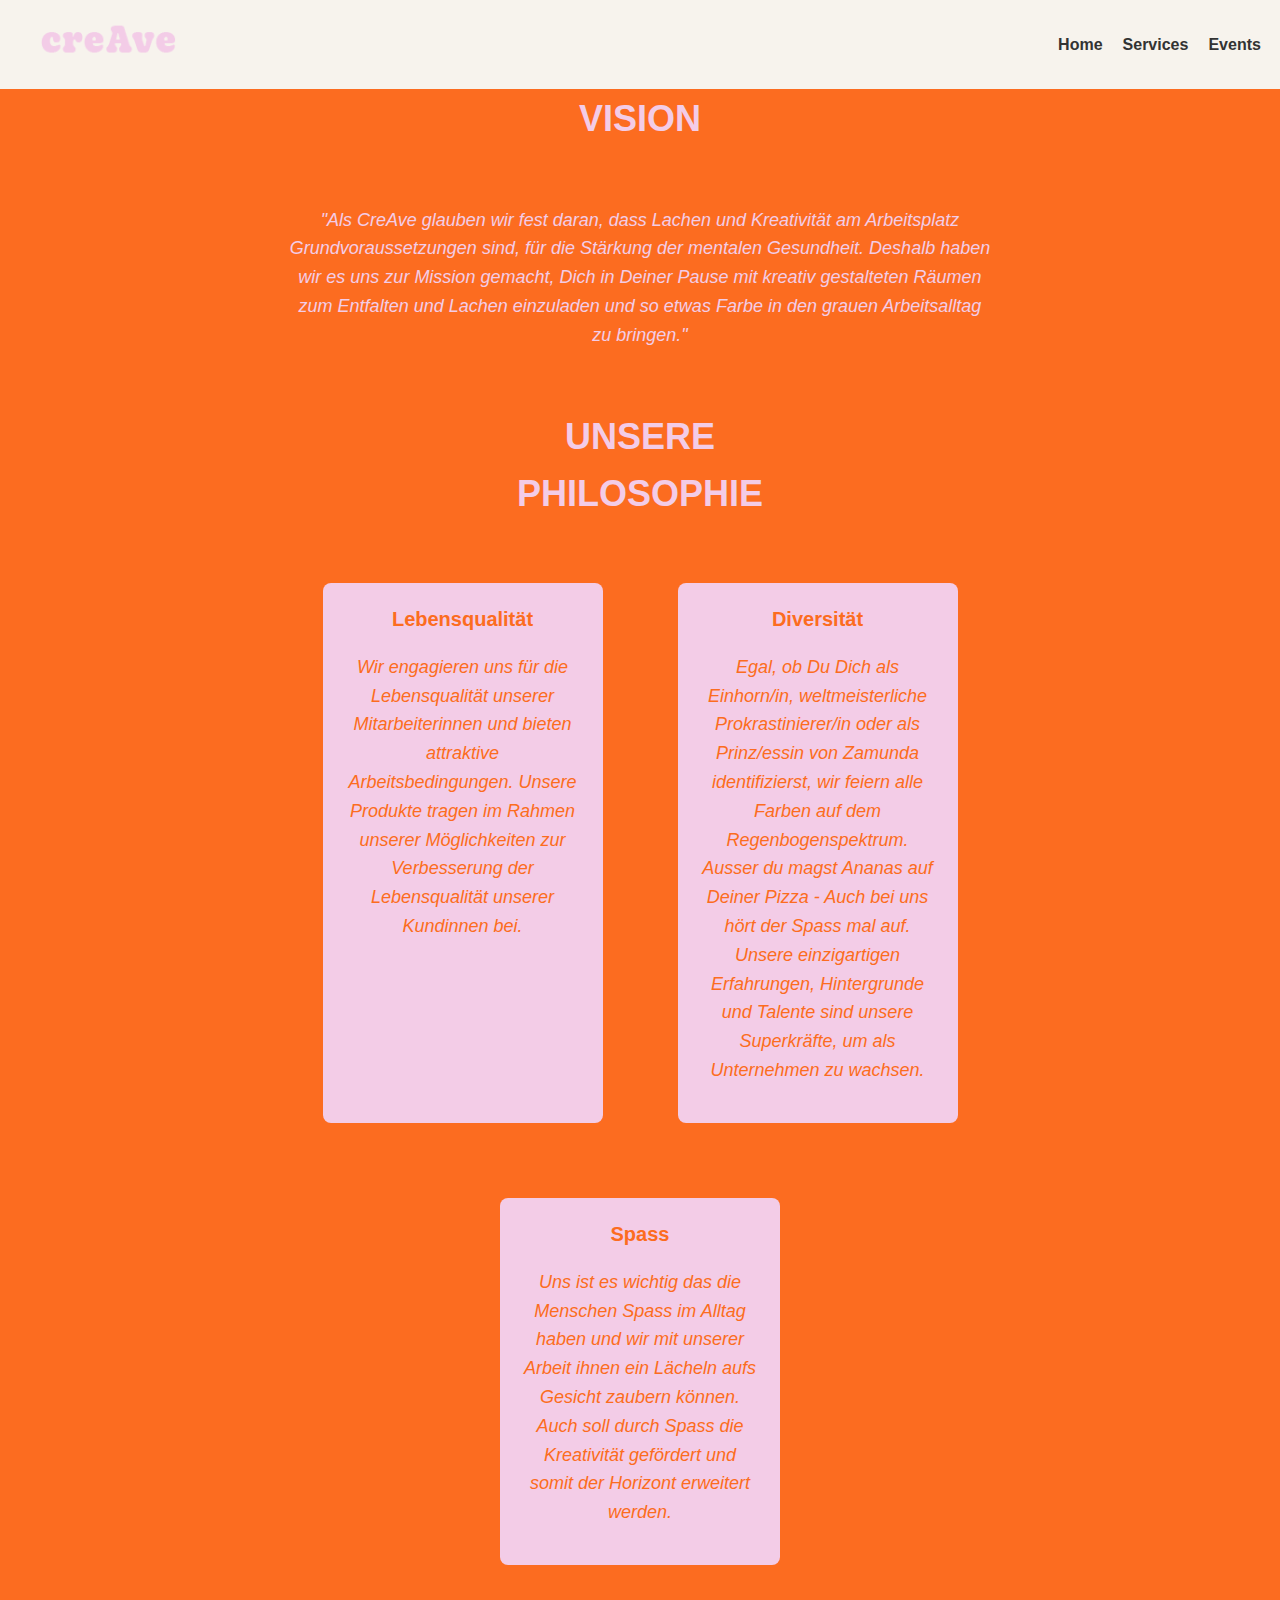
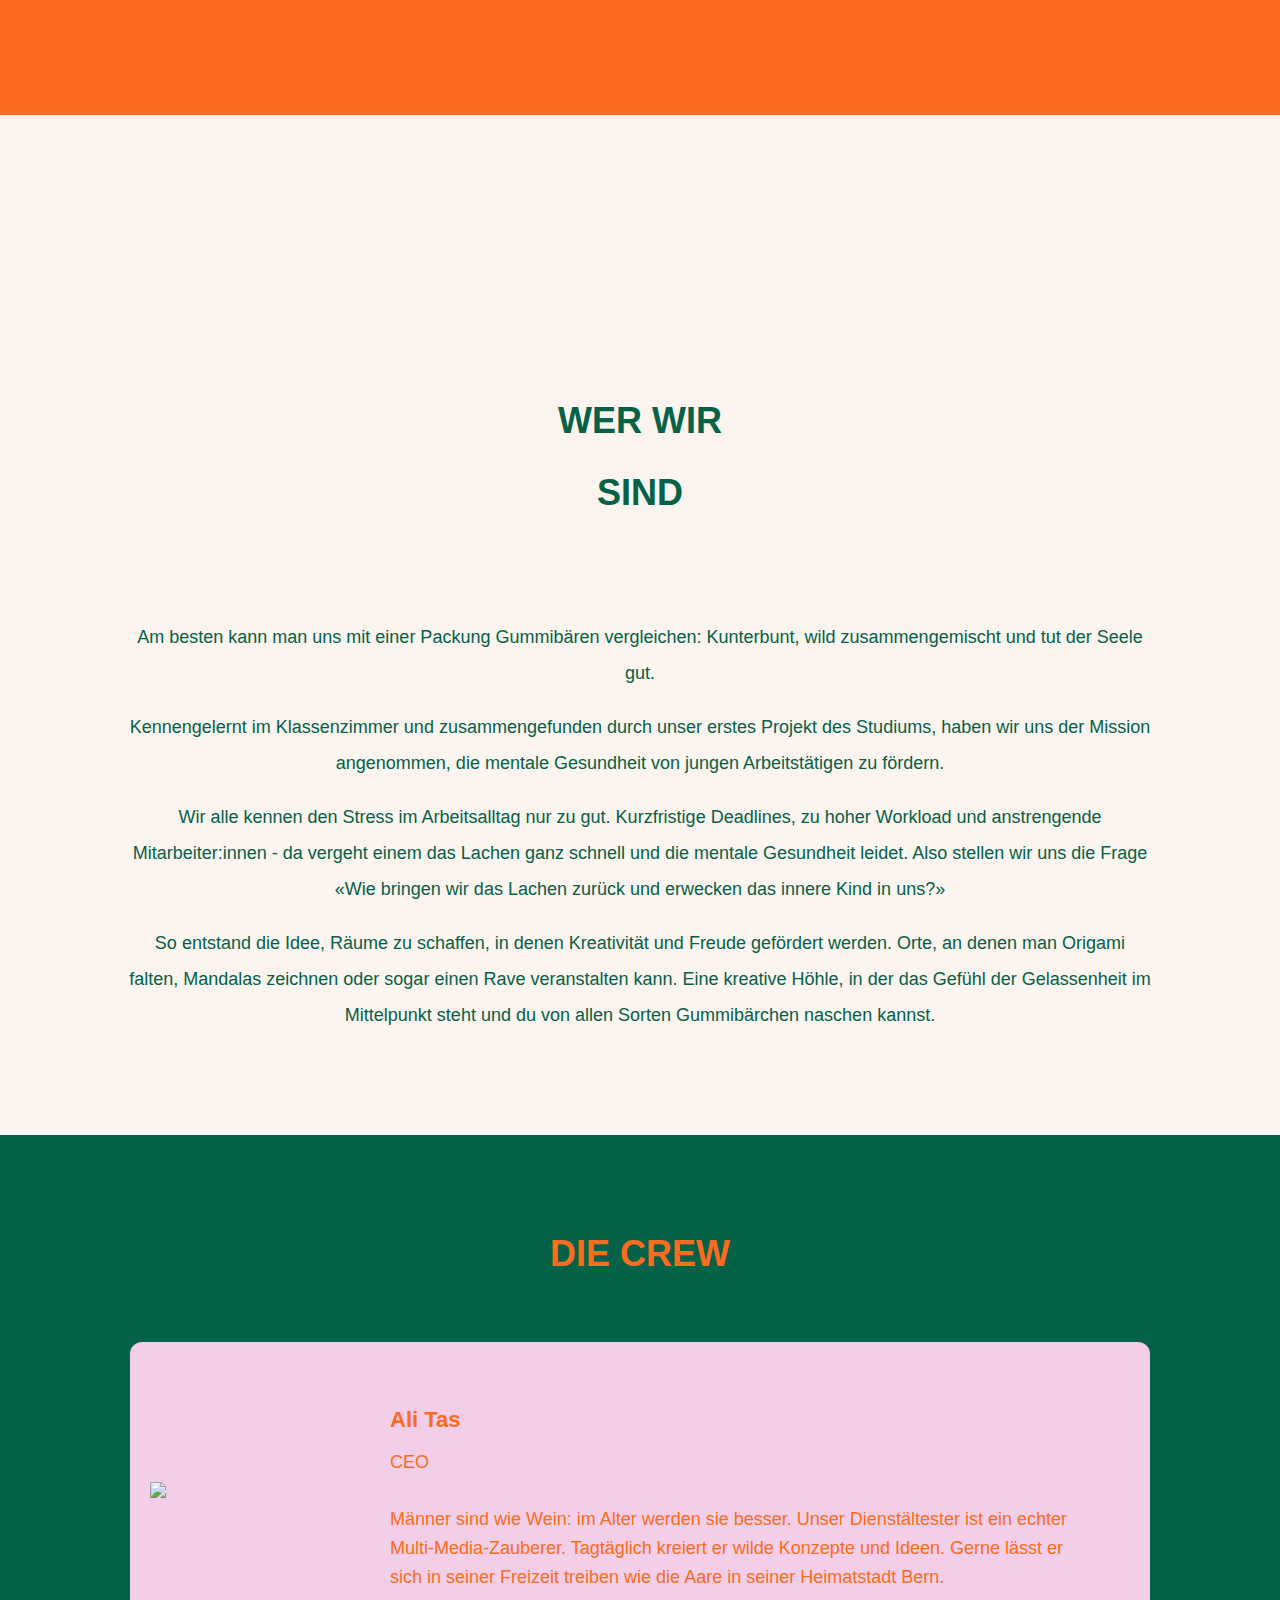
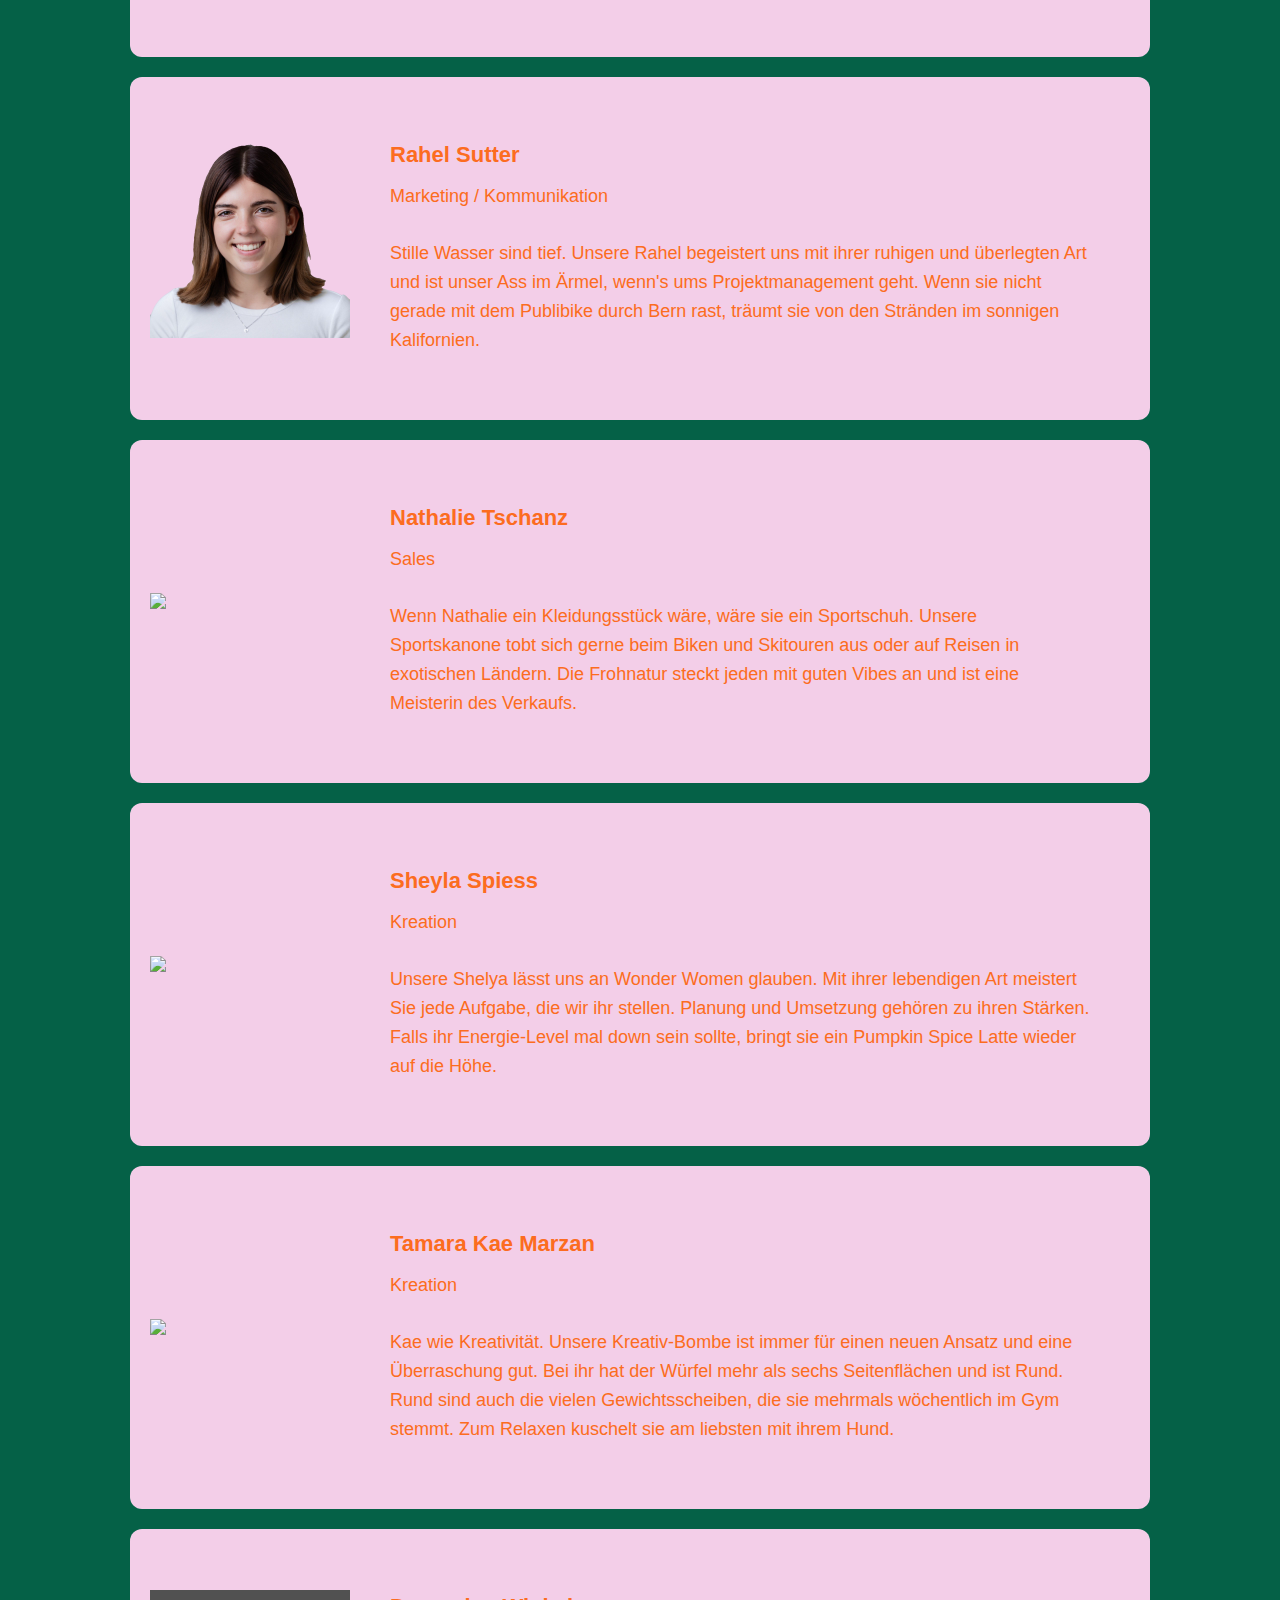
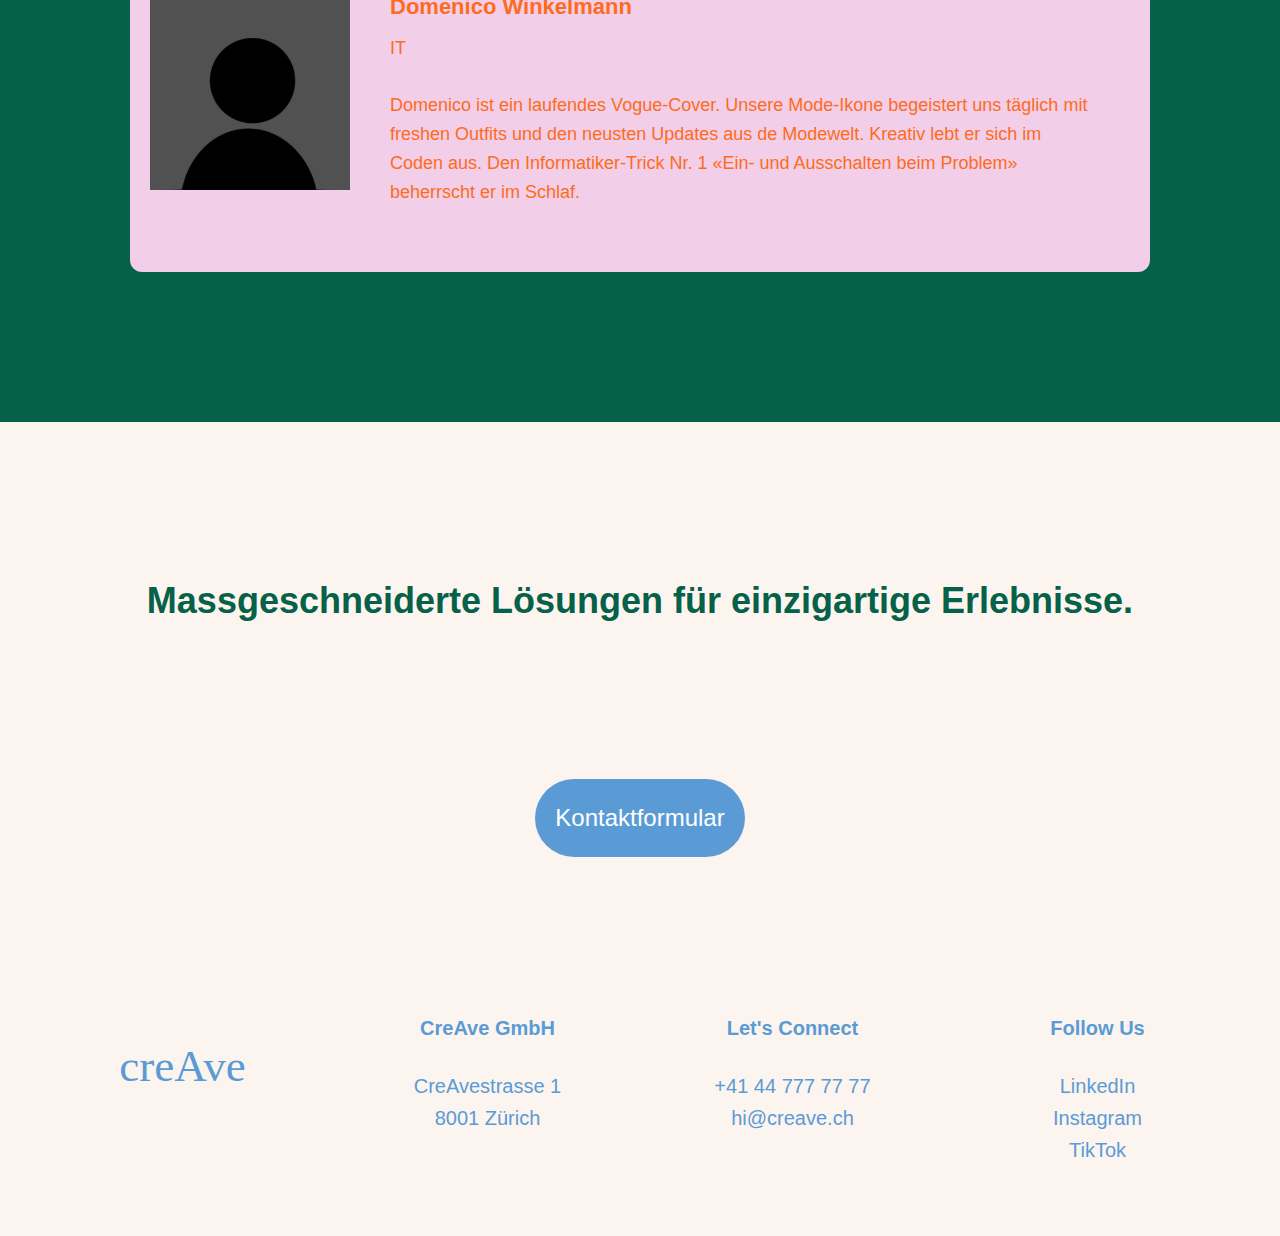
==== pages/about/about.html @ d66ae72b "Merge pull request #8 from domenicowinkelmann/KAE" ====
<!DOCTYPE html>
<html>
    <head>
        <meta charset="UTF-8">
        <meta name="viewport" content="width=device-width, initial-scale=1.0">
        <!-- <meta name="description" content="A simple HTML template for a webpage.">
        <meta name="keywords" content="HTML, template, webpage, example"> -->
        <title>CreAve</title>
        <link rel="stylesheet" href="../../assets/css/styles.css">
        <link rel="stylesheet" href="about.css">
        <link rel="icon" type="image/x-icon" href="../../assets/images/logos/favicon.ico">
    </head>

    <body>

        <!-- HEADER NAVIGATION START -->
        <header class="header">
            <a class="logo" href="/pages/home/home.html"><img src="../../assets/images/logos/Logo-creave-pink.png" alt="CREAVE-LOGO"></a>
           
            <!-- Checkbox for Hamburger Menu -->
            <input type="checkbox" id="nav-toggle" class="nav-toggle">
            <label for="nav-toggle" class="hamburger">
              <span></span>
              <span></span>
              <span></span>
            </label>
  
            <nav class="nav">
              <a href="../home/home.html">Home</a>
              <a href="../services/services.html">Services</a>
              <a href="../events/events.html">Events</a>
              <a href="../about/about.html">Crew</a>
            </nav>
          </header>
          <!-- HEADER NAVIGATION END -->
        
            <!-- <h1 id="about">ABOUT</h1> -->
            

            <section class="vision-section">
            <h1>VISION</h1>
            
           <div class="vision">
            <p class=vision>
            "Als CreAve glauben wir fest daran, dass Lachen und 
            Kreativität am Arbeitsplatz Grundvoraussetzungen sind, 
            für die Stärkung der mentalen Gesundheit. Deshalb haben 
            wir es uns zur Mission gemacht, Dich in Deiner Pause mit 
            kreativ gestalteten Räumen zum Entfalten und Lachen 
            einzuladen und so etwas Farbe in den grauen Arbeitsalltag 
            zu bringen."</p>
           </div>



            <h1>UNSERE PHILOSOPHIE</h1>

            <div class="philosophie">
                
                <div class="box box1">
                    <h3 class="title"> Lebensqualität</h3>
                    <p class="content">
                    Wir engagieren uns für die Lebensqualität 
                    unserer Mitarbeiterinnen und bieten attraktive 
                    Arbeitsbedingungen. Unsere Produkte tragen im Rahmen 
                    unserer Möglichkeiten zur Verbesserung der Lebensqualität 
                    unserer Kundinnen bei.  
                    </p>
                    
                </div>

                <div class="box box2">
                    <h3 class="title">Diversität</h3>
                    <p class="content">
                    Egal, ob Du Dich als Einhorn/in, 
                    weltmeisterliche Prokrastinierer/in 
                    oder als Prinz/essin von Zamunda identifizierst, 
                    wir feiern alle Farben auf dem Regenbogenspektrum. <br> 
                    Ausser du magst Ananas auf Deiner Pizza - 
                    Auch bei uns hört der Spass mal auf. 
                    Unsere einzigartigen Erfahrungen, Hintergrunde und 
                    Talente sind unsere Superkräfte, 
                    um als Unternehmen zu wachsen.  
                    </p>
                </div>

                <div class="box box3">
                    <h3 class="title">Spass</h3>
                    <p class="content">
                    Uns ist es wichtig das die Menschen Spass im Alltag 
                    haben und wir mit unserer Arbeit ihnen ein Lächeln aufs 
                    Gesicht zaubern können. Auch soll durch Spass die Kreativität 
                    gefördert und somit der Horizont erweitert werden.
                </div>
              </div>
            </section>




              
              
              <div class="werwirsind"> 
                <h1>WER WIR SIND</h1>
                <br><br>
                <p>Am besten kann man uns mit 
                einer Packung Gummibären vergleichen: Kunterbunt, 
                wild zusammengemischt und tut der Seele gut.</p>

                <p>Kennengelernt im Klassenzimmer und zusammengefunden
                durch unser erstes Projekt des Studiums, haben wir
                uns der Mission angenommen, die mentale Gesundheit 
                von jungen Arbeitstätigen zu fördern.</p>
                <p>
                Wir alle kennen den Stress im Arbeitsalltag nur 
                zu gut. Kurzfristige Deadlines, zu hoher Workload und 
                anstrengende Mitarbeiter:innen - da vergeht einem das 
                Lachen ganz schnell und die mentale Gesundheit leidet. 
                Also stellen wir uns die Frage «Wie bringen wir das 
                Lachen zurück und erwecken das innere Kind in uns?» </p>
                <p>So entstand die Idee, Räume zu schaffen, in denen 
                Kreativität und Freude gefördert werden. Orte, an denen
                man Origami falten, Mandalas zeichnen oder sogar einen
                Rave veranstalten kann.
                Eine kreative Höhle, in der das Gefühl der Gelassenheit
                im Mittelpunkt steht und du von allen Sorten 
                Gummibärchen naschen kannst.</p>
            </div>
        





            <section class="team-section">
                <h1>DIE CREW</h1>
                
                <div class="Team">
                
                    <div class="teambox ceo">
                    <img src="images/Ali.png" class="profile-img">

                    <div class="team-text">
                    <h3> Ali Tas</h3>
                    <p>CEO <br><br>
                    Männer sind wie Wein: im Alter werden sie besser. 
                    Unser Dienstältester ist ein echter 
                    Multi-Media-Zauberer. Tagtäglich 
                    kreiert er wilde Konzepte und Ideen. 
                    Gerne lässt er sich in seiner Freizeit 
                    treiben wie die Aare in seiner Heimatstadt Bern.
                            
                            

                        </p>

                    </div></div>


                   <div class="teambox markom">
                    <img src="images/Rahel.PNG" class="profile-img">

                    <div class="team-text">
                    <h3> Rahel Sutter</h3>
                <p>Marketing / Kommunikation <br><br>
                    Stille Wasser sind tief. Unsere Rahel 
                    begeistert uns mit ihrer ruhigen und überlegten
                    Art und ist unser Ass im Ärmel, wenn's ums 
                    Projektmanagement geht. Wenn sie nicht gerade 
                    mit dem Publibike durch Bern rast, träumt sie 
                    von den Stränden im sonnigen Kalifornien.

                </p>
            </div></div>


                     <div class="teambox sales">
                    <img src="images/Nathi.png" class="profile-img">

                    <div class="team-text">
                    <h3> Nathalie Tschanz</h3>
                    <p>Sales <br><br>
                    Wenn Nathalie ein Kleidungsstück wäre, 
                    wäre sie ein Sportschuh. Unsere Sportskanone 
                    tobt sich gerne beim Biken und Skitouren aus 
                    oder auf Reisen in exotischen Ländern. Die 
                    Frohnatur steckt jeden mit guten Vibes an und 
                    ist eine Meisterin des Verkaufs.
                 
                    </p>
                    </div></div>

                    <div class="teambox creation1">
                    <img src="images/Sheyla.png" class="profile-img">

                    <div class="team-text">
                    <h3> Sheyla Spiess</h3>
                    <p>Kreation <br><br>
                        Unsere Shelya lässt uns an Wonder Women 
                        glauben. Mit ihrer lebendigen Art meistert 
                        Sie jede Aufgabe, die wir ihr stellen. 
                        Planung und Umsetzung gehören zu ihren 
                        Stärken. Falls ihr Energie-Level mal down 
                        sein sollte, bringt sie ein Pumpkin Spice 
                        Latte wieder auf die Höhe.
                        
                    </p>
                    </div></div>


                    <div class="teambox creation2">
                    <img src="images/Kae.png" class="profile-img">
                    
                    <div class="team-text">
                    <h3> Tamara Kae Marzan</h3>
                    <p>Kreation <br><br>
                    Kae wie Kreativität. Unsere Kreativ-Bombe 
                    ist immer für einen neuen Ansatz und eine 
                    Überraschung gut. Bei ihr hat der Würfel 
                    mehr als sechs Seitenflächen und ist Rund. 
                    Rund sind auch die vielen Gewichtsscheiben, 
                    die sie mehrmals wöchentlich im Gym stemmt. 
                    Zum Relaxen kuschelt sie am liebsten mit 
                    ihrem Hund. 
                        
                    </p>
                    </div></div>

                    <div class="teambox it">
                    <img src="images/unknown.jpg" class="profile-img">
                   
                    <div class="team-text">
                    <h3> Domenico Winkelmann</h3>
                    <p> IT<br><br>
                    Domenico ist ein laufendes Vogue-Cover. 
                    Unsere Mode-Ikone begeistert uns täglich mit 
                    freshen Outfits und den neusten Updates aus de 
                    Modewelt. Kreativ lebt er sich im Coden aus. 
                    Den Informatiker-Trick Nr. 1 «Ein- und 
                    Ausschalten beim Problem» beherrscht er im Schlaf.
                        
                    </p>
                    </div></div>

                </div>
                </section>
                
                
                <h1 id="mass">Massgeschneiderte Lösungen für einzigartige Erlebnisse.</h1>

<div class="kontaktformular">

    <a href="https://www.youtube.com">Kontaktformular</a>

</div>

<br><br>


<div class="contact">

    <div class="contactbox logo">
      
        <p id="creavelogo">creAve</p>

        </div>
<div class="contactbox address">
    <h4> CreAve GmbH</h4>
    <p>CreAvestrasse 1<br>
    8001 Zürich</p>
</div>


    <div class="contactbox connect">
        <h4> Let's Connect</h4>
        <p>+41 44 777 77 77<br>
        hi@creave.ch</p>
    </div>

    
        <div class="contactbox follow">
            <h4> Follow Us</h4>
            <a href="https://www.youtube.com/">LinkedIn</a>
            <br>
            <a href="https://www.youtube.com/">Instagram</a>
            <br>
            <a href="https://www.youtube.com/">TikTok</a>
        </div>
        </div>
    

    </body>
</html>
---- assets/css/styles.css ----
body {
    font-family: Futura, sans-serif;
    margin: 0;
    padding: 0;
    line-height: 1.6;
    background-color: #F7F3ED;
}

/* Header */
/* .header {
    position: fixed;
    top: 0;
    width: 100%;
    display: flex;
    justify-content: space-between;
    align-items: center;
    padding: 20px 40px;
    background-color: #F7F3ED;
    z-index: 99;
}

.logo img{
    height: 34px;
}

.nav a {
    margin-left: 20px;
    text-decoration: none;
    color: #333;
    font-weight: bold;
  }
  
  .nav a:hover {
    color: #FC6C20;
  } */

a {
    text-decoration: none;
    color: inherit;
}

.header {
    position: fixed;
    top: 0;
    width: 100%;
    display: flex;
    justify-content: space-between;
    align-items: center;
    padding: 20px 40px;
    background-color: #F7F3ED;
    z-index: 99;
}

.logo img {
    height: 40px;
}

/* Desktop Navigation */
.nav {
    display: flex;
    gap: 20px;
}

.nav a {
    font-size: 1rem;
    color: #333;
    font-weight: bold;
    transition: color 0.3s ease;
}

.nav a:hover {
    color: #FC6C20; /* Highlight color on hover */
}

/* Hamburger Menu - Hidden by Default */
.hamburger {
    display: none;
    flex-direction: column;
    justify-content: space-between;
    width: 30px;
    height: 20px;
    cursor: pointer;
    z-index: 1100;
}

.hamburger span {
    height: 3px;
    width: 100%;
    background-color: #333;
    border-radius: 2px;
    transition: all 0.3s ease-in-out;
}

/* Checkbox Hidden */
.nav-toggle {
    display: none;
}

/* Mobile Navigation */
@media screen and (max-width: 750px) {
    .hamburger {
        display: flex;
    }

    .nav {
        position: fixed;
        top: 0;
        left: 0;
        width: 100%;
        height: 100%;
        background-color: #333;
        flex-direction: column;
        align-items: center;
        justify-content: center;
        transform: translateX(100%);
        transition: transform 0.4s ease-in-out;
        z-index: 1000;
        gap: 30px;
    }

    .nav a {
        font-size: 2rem;
        color: #F7F3ED;
    }

    /* Show Navigation When Checkbox is Checked */
    .nav-toggle:checked ~ .nav {
        transform: translateX(0);
    }

    /* Hamburger Animation */
    .nav-toggle:checked + .hamburger span:nth-child(1) {
        transform: rotate(45deg) translateY(11px);
        background-color: #F7F3ED;
    }

    .nav-toggle:checked + .hamburger span:nth-child(2) {
        opacity: 0;
    }

    .nav-toggle:checked + .hamburger span:nth-child(3) {
        transform: rotate(-45deg) translateY(-12px);
        background-color: #F7F3ED;
    }
}
---- pages/about/about.css ----
body{
    background-color: rgb(251, 244, 239) ;
    font-size: 18px;
    height: 100%;
    margin: 0;
}

section{
    min-height: 100vh;
    padding: 90px;
  }


h1{
    text-align: center;
    margin: 0 400px 0;
}

/*TITLES*/
#about{
    color:#056147;
    margin: 35px auto 35px;
}

#mass{
    color:#056147;
    margin: 150px auto;
}


.vision{
    color:#f3cce7;
    font-style: italic;
    margin-left: auto;
    margin-right: auto;
    max-width: 80%;
    text-align: center;
    line-height: 1.6;
}

.vision-section{
background-color:#FC6C20;
color: #f3cce7;
}


div{color: #a7baf2;
    padding: 20px;
    margin: 20px;
    border: #1b4001 4px;
}



.philosophie {
    display: flex;
    flex-wrap: wrap; /* Allow wrapping on smaller screens */
    gap: 35px; /* Space between boxes */
    height: 100%;
    justify-content: center;
  }
  
  .box{ 
    background-color:#f3cce7;
    width: 240px;
    height: auto;
    justify-content: space-between;
    color: black;
    border-radius: 8px; 
    text-align: center;
}

.title{color:#FC6C20;
    font-size: 20px;
    font-weight: bold;
    margin: 0 0 10px 0;
    text-align: center;
}

.content{
    color:#FC6C20;
    font-size: 18px;
    font-style: italic;
}

.werwirsind{ 
max-width: 80%;
height: 70vh;
margin-right: auto;
margin-left: auto;
margin-top: 250px;
margin-bottom: 100px;
color: #056147;
line-height: 2;
text-align: center;
}




.team-section{
    color:#FC6C20;
    background-color: #056147;
}

.teambox{
border-radius: 12px;
display: flex;
flex-wrap: wrap;
max-width: 80%;
font-size: 18px;
background-color:rgb(243, 206, 232);
max-width: 1000px;
height: auto;
align-items: center;
padding: 20px;
margin: 20px auto; /* Center the box horizontally on the page */
}



.profile-img {
    width: 200px; 
    height: auto; 
    object-fit: cover; /* Ensure the image maintains aspect ratio */
    margin: 0 auto 20px; /*center image on mobile ADJUSTED*/
}
  

  
  /* Styling the Text */
  .team-text {
    flex: 1; /* Take up the remaining space */
  }
  
  .team-text h3 {
    font-size: 22px;
    margin: 0 0 10px;
    color:#FC6C20;
  }
  
  .team-text p {
    color:#FC6C20;
    margin: 5px 0;
    font-size: 18px;
  }

.kontaktformular{
    background-color:#5B9BD5;
    height: auto;
    width: fit-content; /*ADJUSTED*/
    border-radius: 100px;
    text-align: center;
    margin: auto;

}

.kontaktformular a{
    color: white;
    font-size: 24px;
    font-style: bold;
    text-decoration: none;
}

#creavelogo{
    font-family: Ketchup Manis Demo;
    font-size: 45px;
    text-align: center;
}

  .contact{
    color:#5B9BD5;
    display: flex;
    flex-wrap: wrap;
    gap: 20px; /* Space between boxes ADJUSTED */
    height: 100%;
    justify-content: center;
    align-items: start;
  }

  .contactbox{
    color:#5B9BD5;
    width: 240px;
    height: auto;
    flex: 1 1 100px; /*adjusted*/
    font-size: 20px;
    border-radius: 8px; 
    text-align: center;
    padding: 10px;
}
.contactbox a{
    text-decoration: none;
    color:#5B9BD5;
}


.kontaktformular:hover{
    background-color:#FC6C20;
    transform: scale(1.05);

}


/* General Responsive Styles */
@media (max-width: 1024px) {
    section {
        padding: 50px; /* Reduce padding for smaller screens */
    }

    h1 {
        margin: 0 auto 20px;
        font-size: 24px; /* Adjust font size */
    }

    .vision {
        max-width: 90%; /* Narrow the width for better fit */
        font-size: 16px; /* Reduce font size */
    }

    .werwirsind {
        max-width: 90%;
        margin-top: 50px;
        margin-bottom: 150px;
        line-height: 1.6;
        font-size: 16px;
    }

    .philosophie {
        gap: 20px; /* Reduce space between boxes */
    }

    .box {
        width: 100%; /* Make boxes full width */
        font-size: 16px; /* Reduce font size */
    }
}

/* Tablet and Mobile Adjustments */
@media (max-width: 768px) {
    .teambox {
        flex-direction: column; /* Stack image and text */
        text-align: center; /* Center-align content */
        padding: 15px; /* Reduce padding */
    }

    .profile-img {
        width: 150px; /* Scale down image size */
        margin-bottom: 15px;
    }

    .team-text {
        font-size: 14px;
    }

    .contact {
        flex-direction: column; /* Stack contact boxes */
        align-items: center; /* Center-align boxes */
    }

    .contactbox {
        width: 80%; /* Make contact boxes full width */
        font-size: 18px; /* Adjust font size */
    }
}

/* Mobile Phones Adjustments */
@media (max-width: 480px) {
    body {
        font-size: 16px; /* Reduce global font size */
    }

    section {
        padding: 20px; /* Minimize padding */
    }

    .vision {
        font-size: 14px; /* Smaller font size for readability */
        padding: 10px;
    }

    .werwirsind {
        font-size: 14px;
    }

    .box {
        font-size: 14px;
        padding: 15px;
    }

    .teambox {
        max-width: 90%;
        padding: 10px;
    }

    .team-text p{
        font-size: 16px;
    }

    .contactbox {
        width: 80%;
        font-size: 14px;
        padding: 10px;
    }

    .kontaktformular {
        font-size: 16px;
        padding: 10px 20px;
    }

    .kontaktformular a {
        font-size: 18px;
    }
}
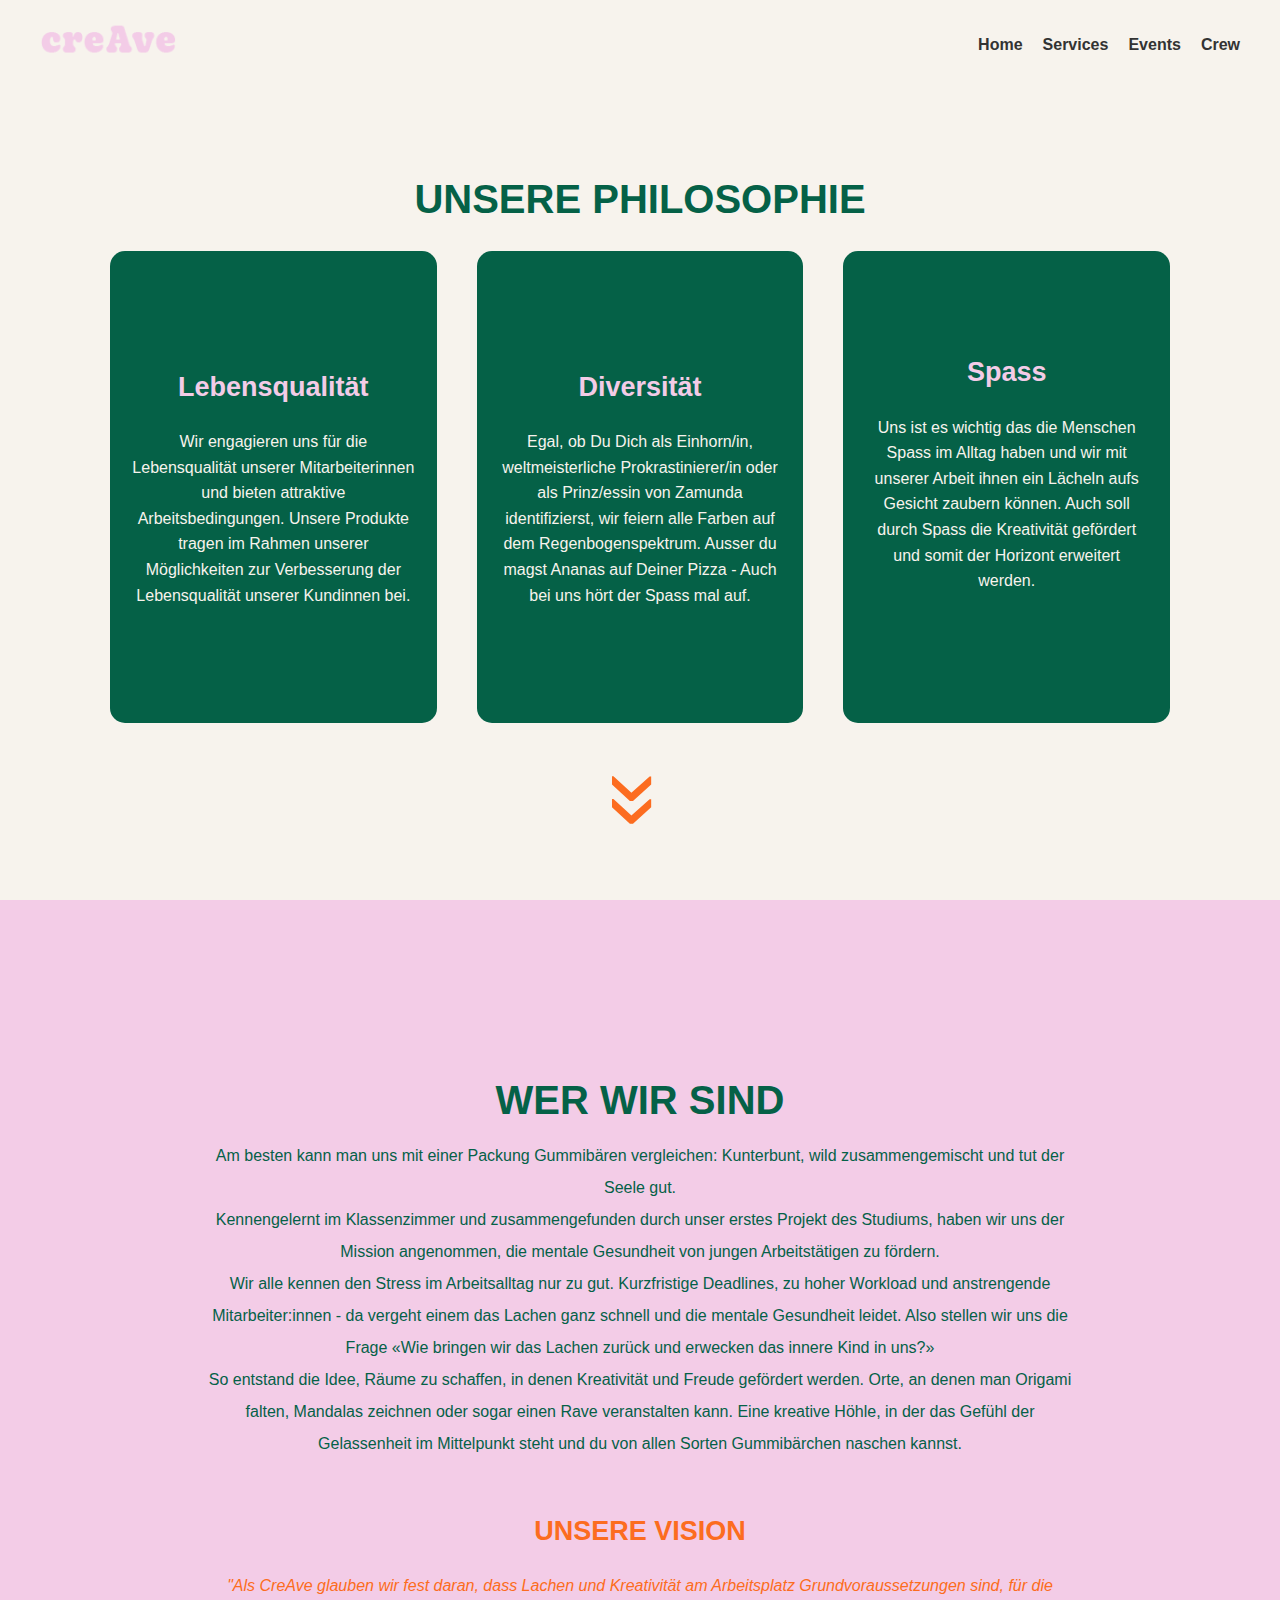
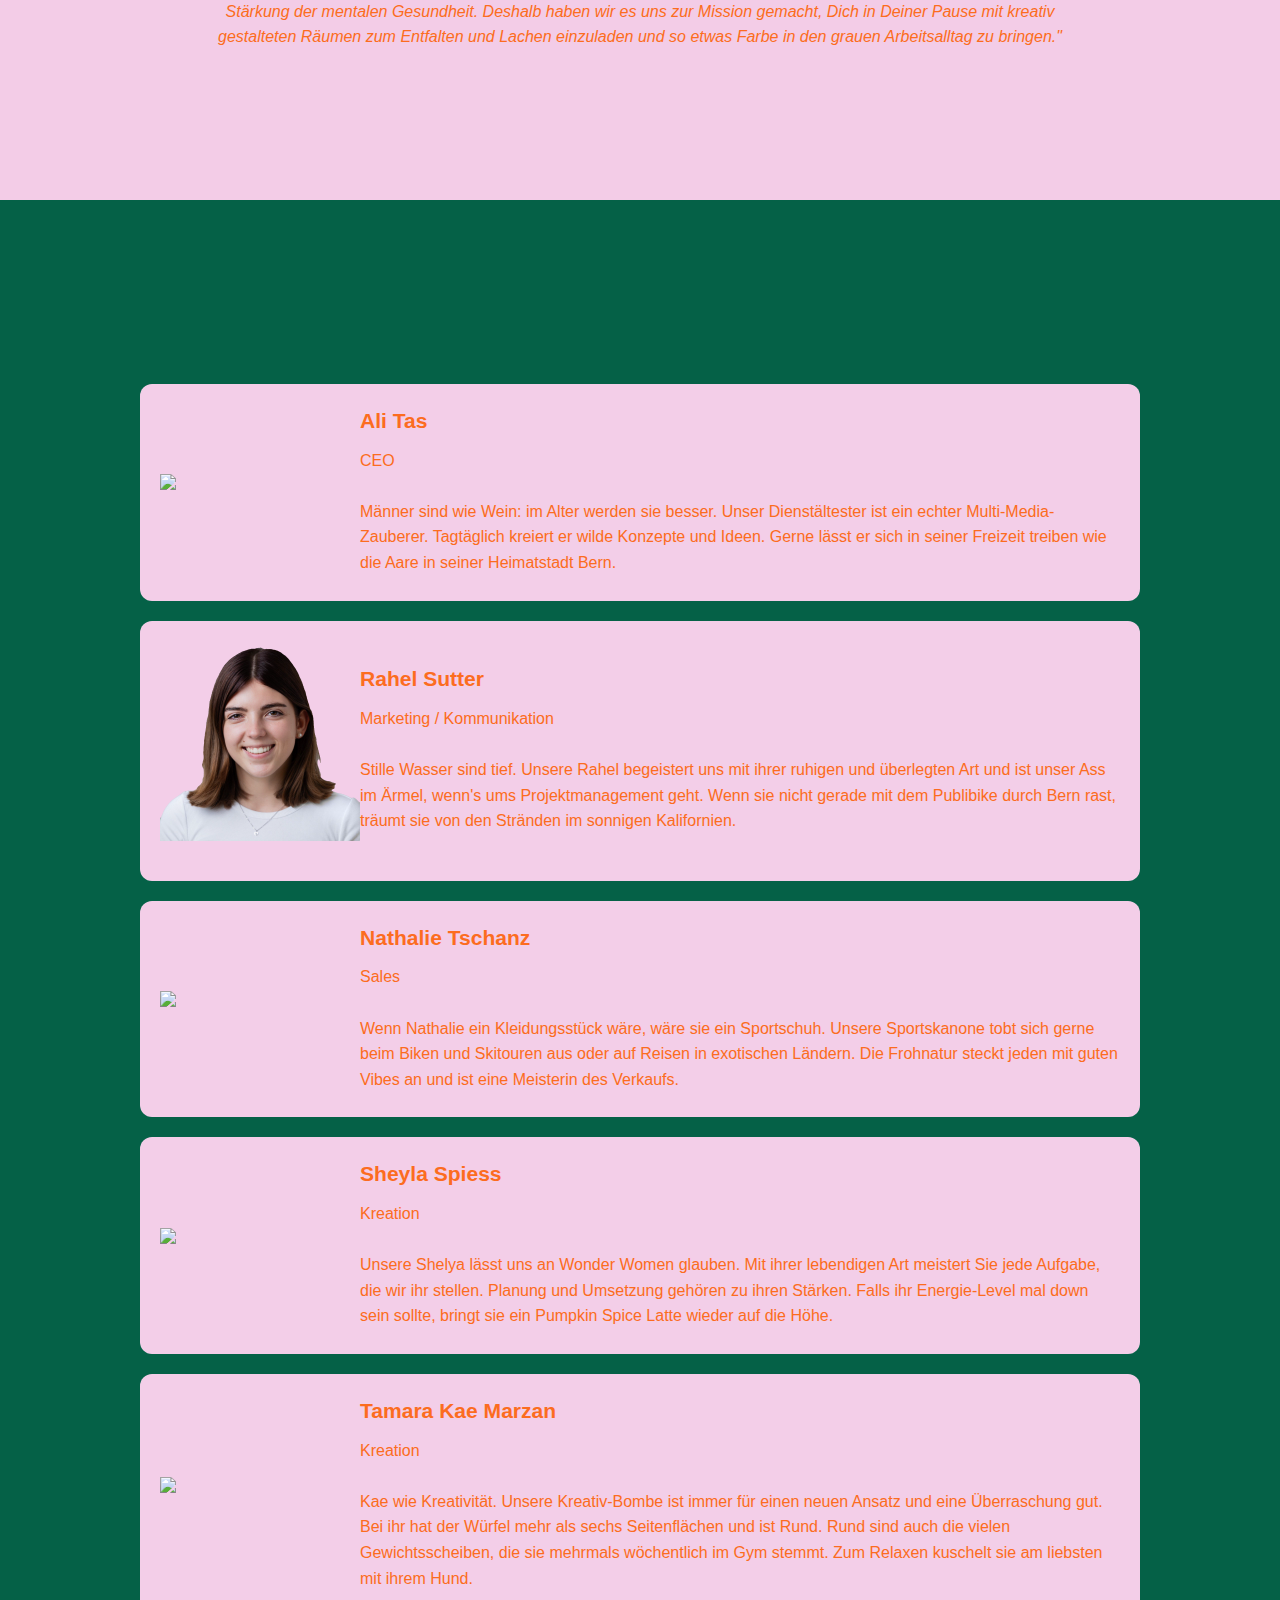
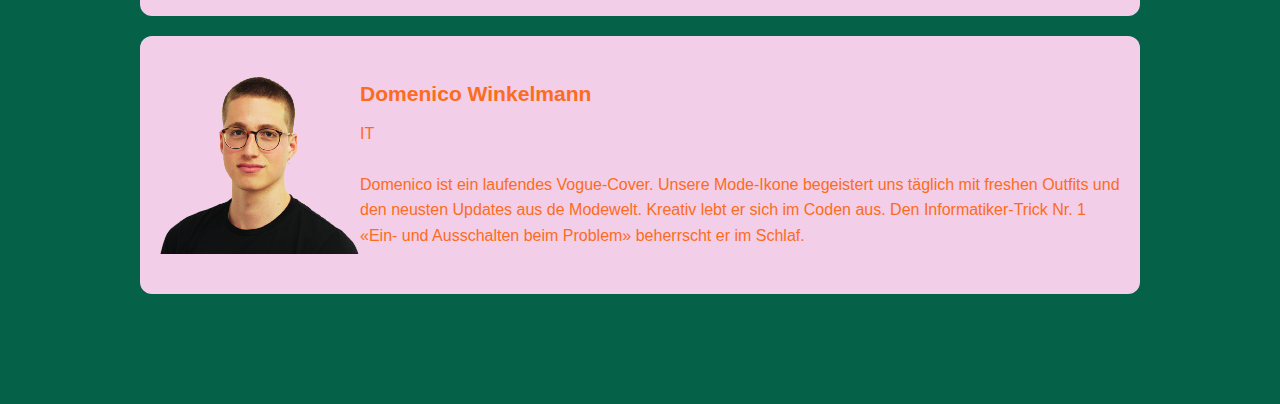
==== commit d2eafeb1: "responsive changes + added picture" ====
--- a/pages/about/about.html
+++ b/pages/about/about.html
@@ -35,259 +35,205 @@
           <!-- HEADER NAVIGATION END -->
         
             <!-- <h1 id="about">ABOUT</h1> -->
-            
-
-            <section class="vision-section">
-            <h1>VISION</h1>
-            
-           <div class="vision">
-            <p class=vision>
-            "Als CreAve glauben wir fest daran, dass Lachen und 
-            Kreativität am Arbeitsplatz Grundvoraussetzungen sind, 
-            für die Stärkung der mentalen Gesundheit. Deshalb haben 
-            wir es uns zur Mission gemacht, Dich in Deiner Pause mit 
-            kreativ gestalteten Räumen zum Entfalten und Lachen 
-            einzuladen und so etwas Farbe in den grauen Arbeitsalltag 
-            zu bringen."</p>
-           </div>
-
-
+      
+        <section class="vision-section">
 
             <h1>UNSERE PHILOSOPHIE</h1>
 
             <div class="philosophie">
                 
                 <div class="box box1">
-                    <h3 class="title"> Lebensqualität</h3>
+                    <h2 class="title"> Lebensqualität</h2>
                     <p class="content">
-                    Wir engagieren uns für die Lebensqualität 
-                    unserer Mitarbeiterinnen und bieten attraktive 
-                    Arbeitsbedingungen. Unsere Produkte tragen im Rahmen 
-                    unserer Möglichkeiten zur Verbesserung der Lebensqualität 
-                    unserer Kundinnen bei.  
+                        Wir engagieren uns für die Lebensqualität 
+                        unserer Mitarbeiterinnen und bieten attraktive 
+                        Arbeitsbedingungen. Unsere Produkte tragen im Rahmen 
+                        unserer Möglichkeiten zur Verbesserung der Lebensqualität 
+                        unserer Kundinnen bei.  
+                    </p>                    
+                </div>
+
+                <div class="box box2">
+                    <h2 class="title">Diversität</h2>
+                    <p class="content">
+                        Egal, ob Du Dich als Einhorn/in, 
+                        weltmeisterliche Prokrastinierer/in 
+                        oder als Prinz/essin von Zamunda identifizierst, 
+                        wir feiern alle Farben auf dem Regenbogenspektrum.
+                        Ausser du magst Ananas auf Deiner Pizza - 
+                        Auch bei uns hört der Spass mal auf. 
                     </p>
-                    
-                </div>
-
-                <div class="box box2">
-                    <h3 class="title">Diversität</h3>
+                </div>
+
+                <div class="box box3">
+                    <h2 class="title">Spass</h2>
                     <p class="content">
-                    Egal, ob Du Dich als Einhorn/in, 
-                    weltmeisterliche Prokrastinierer/in 
-                    oder als Prinz/essin von Zamunda identifizierst, 
-                    wir feiern alle Farben auf dem Regenbogenspektrum. <br> 
-                    Ausser du magst Ananas auf Deiner Pizza - 
-                    Auch bei uns hört der Spass mal auf. 
-                    Unsere einzigartigen Erfahrungen, Hintergrunde und 
-                    Talente sind unsere Superkräfte, 
-                    um als Unternehmen zu wachsen.  
+                        Uns ist es wichtig das die Menschen Spass im Alltag 
+                        haben und wir mit unserer Arbeit ihnen ein Lächeln aufs 
+                        Gesicht zaubern können. Auch soll durch Spass die Kreativität 
+                        gefördert und somit der Horizont erweitert werden.
+                        <p></p>
+                        <br>
                     </p>
                 </div>
-
-                <div class="box box3">
-                    <h3 class="title">Spass</h3>
-                    <p class="content">
-                    Uns ist es wichtig das die Menschen Spass im Alltag 
-                    haben und wir mit unserer Arbeit ihnen ein Lächeln aufs 
-                    Gesicht zaubern können. Auch soll durch Spass die Kreativität 
-                    gefördert und somit der Horizont erweitert werden.
-                </div>
-              </div>
-            </section>
-
-
-
-
-              
-              
-              <div class="werwirsind"> 
+            </div>
+            <a class="container-arrows" href="#werwirsind">&raquo;</a>
+        </section>
+            
+        <section class="section-werwirsind" id="werwirsind">
+            <div class="container-werwirsind"> 
                 <h1>WER WIR SIND</h1>
-                <br><br>
-                <p>Am besten kann man uns mit 
-                einer Packung Gummibären vergleichen: Kunterbunt, 
-                wild zusammengemischt und tut der Seele gut.</p>
-
-                <p>Kennengelernt im Klassenzimmer und zusammengefunden
-                durch unser erstes Projekt des Studiums, haben wir
-                uns der Mission angenommen, die mentale Gesundheit 
-                von jungen Arbeitstätigen zu fördern.</p>
-                <p>
-                Wir alle kennen den Stress im Arbeitsalltag nur 
-                zu gut. Kurzfristige Deadlines, zu hoher Workload und 
-                anstrengende Mitarbeiter:innen - da vergeht einem das 
-                Lachen ganz schnell und die mentale Gesundheit leidet. 
-                Also stellen wir uns die Frage «Wie bringen wir das 
-                Lachen zurück und erwecken das innere Kind in uns?» </p>
+                <p>
+                    Am besten kann man uns mit 
+                    einer Packung Gummibären vergleichen: Kunterbunt, 
+                    wild zusammengemischt und tut der Seele gut.
+                </p>
+                <p>
+                    Kennengelernt im Klassenzimmer und zusammengefunden
+                    durch unser erstes Projekt des Studiums, haben wir
+                    uns der Mission angenommen, die mentale Gesundheit 
+                    von jungen Arbeitstätigen zu fördern.
+                </p>
+                <p>
+                    Wir alle kennen den Stress im Arbeitsalltag nur 
+                    zu gut. Kurzfristige Deadlines, zu hoher Workload und 
+                    anstrengende Mitarbeiter:innen - da vergeht einem das 
+                    Lachen ganz schnell und die mentale Gesundheit leidet. 
+                    Also stellen wir uns die Frage «Wie bringen wir das 
+                    Lachen zurück und erwecken das innere Kind in uns?» 
+                </p>
                 <p>So entstand die Idee, Räume zu schaffen, in denen 
-                Kreativität und Freude gefördert werden. Orte, an denen
-                man Origami falten, Mandalas zeichnen oder sogar einen
-                Rave veranstalten kann.
-                Eine kreative Höhle, in der das Gefühl der Gelassenheit
-                im Mittelpunkt steht und du von allen Sorten 
-                Gummibärchen naschen kannst.</p>
+                    Kreativität und Freude gefördert werden. Orte, an denen
+                    man Origami falten, Mandalas zeichnen oder sogar einen
+                    Rave veranstalten kann.
+                    Eine kreative Höhle, in der das Gefühl der Gelassenheit
+                    im Mittelpunkt steht und du von allen Sorten 
+                    Gummibärchen naschen kannst.
+                </p>
             </div>
-        
-
-
-
-
-
-            <section class="team-section">
-                <h1>DIE CREW</h1>
+            
+            <div class="vision">
+                <h2>UNSERE VISION</h2>
+
+                <p>
+                    "Als CreAve glauben wir fest daran, dass Lachen und 
+                    Kreativität am Arbeitsplatz Grundvoraussetzungen sind, 
+                    für die Stärkung der mentalen Gesundheit. Deshalb haben 
+                    wir es uns zur Mission gemacht, Dich in Deiner Pause mit 
+                    kreativ gestalteten Räumen zum Entfalten und Lachen 
+                    einzuladen und so etwas Farbe in den grauen Arbeitsalltag 
+                    zu bringen."
+                </p>
+            </div> 
+        </section>
+
+        <section class="team-section">
+            <h1>DIE CREW</h1>
                 
-                <div class="Team">
+            <div class="Team">
                 
                     <div class="teambox ceo">
-                    <img src="images/Ali.png" class="profile-img">
-
-                    <div class="team-text">
-                    <h3> Ali Tas</h3>
-                    <p>CEO <br><br>
-                    Männer sind wie Wein: im Alter werden sie besser. 
-                    Unser Dienstältester ist ein echter 
-                    Multi-Media-Zauberer. Tagtäglich 
-                    kreiert er wilde Konzepte und Ideen. 
-                    Gerne lässt er sich in seiner Freizeit 
-                    treiben wie die Aare in seiner Heimatstadt Bern.
+                        <img src="images/Ali.png" class="profile-img">
+
+                        <div class="team-text">
+                            <h3> Ali Tas</h3>
+                            <p>CEO <br><br>
+                                Männer sind wie Wein: im Alter werden sie besser. 
+                                Unser Dienstältester ist ein echter 
+                                Multi-Media-Zauberer. Tagtäglich 
+                                kreiert er wilde Konzepte und Ideen. 
+                                Gerne lässt er sich in seiner Freizeit 
+                                treiben wie die Aare in seiner Heimatstadt Bern.
+                            </p>
+                        </div>
+                    </div>
+
+
+                <div class="teambox markom">
+                    <img src="images/Rahel.PNG" class="profile-img">
+
+                    <div class="team-text">
+                        <h3> Rahel Sutter</h3>
+                        <p>Marketing / Kommunikation <br><br>
+                            Stille Wasser sind tief. Unsere Rahel 
+                            begeistert uns mit ihrer ruhigen und überlegten
+                            Art und ist unser Ass im Ärmel, wenn's ums 
+                            Projektmanagement geht. Wenn sie nicht gerade 
+                            mit dem Publibike durch Bern rast, träumt sie 
+                            von den Stränden im sonnigen Kalifornien.
+                        </p>
+                    </div>
+                </div>
+
+
+                <div class="teambox sales">
+                    <img src="images/Nathi.png" class="profile-img">
+
+                    <div class="team-text">
+                        <h3> Nathalie Tschanz</h3>
+                        <p>Sales <br><br>
+                            Wenn Nathalie ein Kleidungsstück wäre, 
+                            wäre sie ein Sportschuh. Unsere Sportskanone 
+                            tobt sich gerne beim Biken und Skitouren aus 
+                            oder auf Reisen in exotischen Ländern. Die 
+                            Frohnatur steckt jeden mit guten Vibes an und 
+                            ist eine Meisterin des Verkaufs.                 
+                        </p>
+                    </div>
+                </div>
+                <div class="teambox creation1">
+                    <img src="images/Sheyla.png" class="profile-img">
+
+                    <div class="team-text">
+                        <h3> Sheyla Spiess</h3>
+                        <p>Kreation <br><br>
+                            Unsere Shelya lässt uns an Wonder Women 
+                            glauben. Mit ihrer lebendigen Art meistert 
+                            Sie jede Aufgabe, die wir ihr stellen. 
+                            Planung und Umsetzung gehören zu ihren 
+                            Stärken. Falls ihr Energie-Level mal down 
+                            sein sollte, bringt sie ein Pumpkin Spice 
+                            Latte wieder auf die Höhe.
                             
-                            
-
-                        </p>
-
-                    </div></div>
-
-
-                   <div class="teambox markom">
-                    <img src="images/Rahel.PNG" class="profile-img">
-
-                    <div class="team-text">
-                    <h3> Rahel Sutter</h3>
-                <p>Marketing / Kommunikation <br><br>
-                    Stille Wasser sind tief. Unsere Rahel 
-                    begeistert uns mit ihrer ruhigen und überlegten
-                    Art und ist unser Ass im Ärmel, wenn's ums 
-                    Projektmanagement geht. Wenn sie nicht gerade 
-                    mit dem Publibike durch Bern rast, träumt sie 
-                    von den Stränden im sonnigen Kalifornien.
-
-                </p>
-            </div></div>
-
-
-                     <div class="teambox sales">
-                    <img src="images/Nathi.png" class="profile-img">
-
-                    <div class="team-text">
-                    <h3> Nathalie Tschanz</h3>
-                    <p>Sales <br><br>
-                    Wenn Nathalie ein Kleidungsstück wäre, 
-                    wäre sie ein Sportschuh. Unsere Sportskanone 
-                    tobt sich gerne beim Biken und Skitouren aus 
-                    oder auf Reisen in exotischen Ländern. Die 
-                    Frohnatur steckt jeden mit guten Vibes an und 
-                    ist eine Meisterin des Verkaufs.
-                 
-                    </p>
-                    </div></div>
-
-                    <div class="teambox creation1">
-                    <img src="images/Sheyla.png" class="profile-img">
-
-                    <div class="team-text">
-                    <h3> Sheyla Spiess</h3>
-                    <p>Kreation <br><br>
-                        Unsere Shelya lässt uns an Wonder Women 
-                        glauben. Mit ihrer lebendigen Art meistert 
-                        Sie jede Aufgabe, die wir ihr stellen. 
-                        Planung und Umsetzung gehören zu ihren 
-                        Stärken. Falls ihr Energie-Level mal down 
-                        sein sollte, bringt sie ein Pumpkin Spice 
-                        Latte wieder auf die Höhe.
-                        
-                    </p>
-                    </div></div>
-
-
-                    <div class="teambox creation2">
+                        </p>
+                    </div>
+                </div>
+
+                <div class="teambox creation2">
                     <img src="images/Kae.png" class="profile-img">
                     
                     <div class="team-text">
-                    <h3> Tamara Kae Marzan</h3>
-                    <p>Kreation <br><br>
-                    Kae wie Kreativität. Unsere Kreativ-Bombe 
-                    ist immer für einen neuen Ansatz und eine 
-                    Überraschung gut. Bei ihr hat der Würfel 
-                    mehr als sechs Seitenflächen und ist Rund. 
-                    Rund sind auch die vielen Gewichtsscheiben, 
-                    die sie mehrmals wöchentlich im Gym stemmt. 
-                    Zum Relaxen kuschelt sie am liebsten mit 
-                    ihrem Hund. 
-                        
-                    </p>
-                    </div></div>
-
-                    <div class="teambox it">
-                    <img src="images/unknown.jpg" class="profile-img">
+                        <h3> Tamara Kae Marzan</h3>
+                        <p>Kreation <br><br>
+                            Kae wie Kreativität. Unsere Kreativ-Bombe 
+                            ist immer für einen neuen Ansatz und eine 
+                            Überraschung gut. Bei ihr hat der Würfel 
+                            mehr als sechs Seitenflächen und ist Rund. 
+                            Rund sind auch die vielen Gewichtsscheiben, 
+                            die sie mehrmals wöchentlich im Gym stemmt. 
+                            Zum Relaxen kuschelt sie am liebsten mit 
+                            ihrem Hund.                         
+                        </p>
+                    </div>
+                </div>
+
+                <div class="teambox it">
+                    <img src="images/domenico.png" class="profile-img">
                    
                     <div class="team-text">
                     <h3> Domenico Winkelmann</h3>
                     <p> IT<br><br>
-                    Domenico ist ein laufendes Vogue-Cover. 
-                    Unsere Mode-Ikone begeistert uns täglich mit 
-                    freshen Outfits und den neusten Updates aus de 
-                    Modewelt. Kreativ lebt er sich im Coden aus. 
-                    Den Informatiker-Trick Nr. 1 «Ein- und 
-                    Ausschalten beim Problem» beherrscht er im Schlaf.
-                        
+                        Domenico ist ein laufendes Vogue-Cover. 
+                        Unsere Mode-Ikone begeistert uns täglich mit 
+                        freshen Outfits und den neusten Updates aus de 
+                        Modewelt. Kreativ lebt er sich im Coden aus. 
+                        Den Informatiker-Trick Nr. 1 «Ein- und 
+                        Ausschalten beim Problem» beherrscht er im Schlaf.  
                     </p>
-                    </div></div>
-
-                </div>
-                </section>
-                
-                
-                <h1 id="mass">Massgeschneiderte Lösungen für einzigartige Erlebnisse.</h1>
-
-<div class="kontaktformular">
-
-    <a href="https://www.youtube.com">Kontaktformular</a>
-
-</div>
-
-<br><br>
-
-
-<div class="contact">
-
-    <div class="contactbox logo">
-      
-        <p id="creavelogo">creAve</p>
-
-        </div>
-<div class="contactbox address">
-    <h4> CreAve GmbH</h4>
-    <p>CreAvestrasse 1<br>
-    8001 Zürich</p>
-</div>
-
-
-    <div class="contactbox connect">
-        <h4> Let's Connect</h4>
-        <p>+41 44 777 77 77<br>
-        hi@creave.ch</p>
-    </div>
-
-    
-        <div class="contactbox follow">
-            <h4> Follow Us</h4>
-            <a href="https://www.youtube.com/">LinkedIn</a>
-            <br>
-            <a href="https://www.youtube.com/">Instagram</a>
-            <br>
-            <a href="https://www.youtube.com/">TikTok</a>
-        </div>
-        </div>
-    
-
+                    </div>
+                </div>
+
+            </div>
+        </section>
     </body>
 </html>--- a/assets/css/styles.css
+++ b/assets/css/styles.css
@@ -1,3 +1,17 @@
+@keyframes moveUpDown {
+    0%, 100% {
+        transform: translateX(0); 
+    }
+    50% {
+        transform: translateX(-10px); 
+    }
+}
+
+
+html{
+    scroll-behavior: smooth;
+}
+
 body {
     font-family: Futura, sans-serif;
     margin: 0;
@@ -6,6 +20,26 @@
     background-color: #F7F3ED;
 }
 
+h1{
+    text-align: center;
+    margin-top: 10px;
+    color: #056147;
+    font-size: 30px;
+    @media screen and (min-width: 900px) {
+      font-size: 40px;
+    }
+    @media screen and (min-width: 1300px) {
+      font-size: 50px;
+    }
+  }
+
+  h2{
+    margin-bottom: 20px;
+  }
+
+  p{
+    font-size: 16px;
+  }
 /* Header */
 /* .header {
     position: fixed;
@@ -142,4 +176,16 @@
         transform: rotate(-45deg) translateY(-12px);
         background-color: #F7F3ED;
     }
-}+}
+
+
+.container-arrows{
+    position: absolute;
+    display: inline-block;
+    bottom: 20px;
+    rotate: 90deg;
+    font-size: 100px;
+    color: #FC6C20;
+    text-decoration: none;
+    animation: moveUpDown 2s infinite; /* 1 second duration, loops infinitely */
+} --- a/pages/about/about.css
+++ b/pages/about/about.css
@@ -1,3 +1,9 @@
+* {
+    margin: 0;
+    padding: 0;
+    box-sizing: border-box;
+  }
+
 body{
     background-color: rgb(251, 244, 239) ;
     font-size: 18px;
@@ -13,7 +19,6 @@
 
 h1{
     text-align: center;
-    margin: 0 400px 0;
 }
 
 /*TITLES*/
@@ -29,8 +34,7 @@
 
 
 .vision{
-    color:#f3cce7;
-    font-style: italic;
+    color:#FC6C20;
     margin-left: auto;
     margin-right: auto;
     max-width: 80%;
@@ -38,65 +42,75 @@
     line-height: 1.6;
 }
 
+.vision p{
+    font-style: italic;
+}
+
 .vision-section{
-background-color:#FC6C20;
-color: #f3cce7;
-}
-
-
-div{color: #a7baf2;
-    padding: 20px;
+    background-color:#F7F3ED;
+    color: #333;
+    display: flex;
+    align-items: center;
+    justify-content: center;
+    flex-direction: column;
+}
+
+.philosophie {
+    display: flex;
+    /*flex-wrap: wrap; /* Allow wrapping on smaller screens */
+    /*gap: 35px; /* Space between boxes */
+    height: 100%;
+    justify-content: center;
+}
+  
+.box{
+    display: flex;
+    align-items: center;
+    justify-content: center;
+    flex-direction: column; 
+    background-color:#056147;
+    width: 100%;
+    padding: 100px 20px;
+    /* width: 240px; */
+    /* height: auto; */
+    border-radius: 15px; 
+    text-align: center;
     margin: 20px;
-    border: #1b4001 4px;
-}
-
-
-
-.philosophie {
-    display: flex;
-    flex-wrap: wrap; /* Allow wrapping on smaller screens */
-    gap: 35px; /* Space between boxes */
-    height: 100%;
-    justify-content: center;
-  }
-  
-  .box{ 
-    background-color:#f3cce7;
-    width: 240px;
-    height: auto;
-    justify-content: space-between;
-    color: black;
-    border-radius: 8px; 
-    text-align: center;
-}
-
-.title{color:#FC6C20;
-    font-size: 20px;
-    font-weight: bold;
+}
+
+.title{
+    color:#f3cce7;
+    /* font-weight: bold;
     margin: 0 0 10px 0;
-    text-align: center;
+    text-align: center; */
 }
 
 .content{
-    color:#FC6C20;
-    font-size: 18px;
-    font-style: italic;
-}
-
-.werwirsind{ 
-max-width: 80%;
-height: 70vh;
-margin-right: auto;
-margin-left: auto;
-margin-top: 250px;
-margin-bottom: 100px;
-color: #056147;
-line-height: 2;
-text-align: center;
-}
-
-
-
+    color:#F7F3ED;
+    /* font-size: 18px; */
+}
+
+.section-werwirsind{
+    background-color: #f3cce7;
+    /* min-height: 100vh; */
+    display: flex;
+    align-items: center;
+    justify-content: center;
+    flex-direction: column;
+}
+
+.container-werwirsind{ 
+    max-width: 80%;
+    /* height: 100%; */
+    /* margin-right: auto; */
+    /* margin-left: auto; */
+    /* margin-top: 250px; */
+    /* margin-bottom: 100px; */
+    color: #056147;
+    line-height: 2;
+    text-align: center;
+    margin-bottom: 50px;
+}
 
 .team-section{
     color:#FC6C20;
@@ -104,17 +118,17 @@
 }
 
 .teambox{
-border-radius: 12px;
-display: flex;
-flex-wrap: wrap;
-max-width: 80%;
-font-size: 18px;
-background-color:rgb(243, 206, 232);
-max-width: 1000px;
-height: auto;
-align-items: center;
-padding: 20px;
-margin: 20px auto; /* Center the box horizontally on the page */
+    border-radius: 12px;
+    display: flex;
+    flex-wrap: wrap;
+    max-width: 80%;
+    font-size: 18px;
+    background-color:rgb(243, 206, 232);
+    max-width: 1000px;
+    height: auto;
+    align-items: center;
+    padding: 20px;
+    margin: 20px auto; /* Center the box horizontally on the page */
 }
 
 
@@ -134,7 +148,6 @@
   }
   
   .team-text h3 {
-    font-size: 22px;
     margin: 0 0 10px;
     color:#FC6C20;
   }
@@ -142,7 +155,6 @@
   .team-text p {
     color:#FC6C20;
     margin: 5px 0;
-    font-size: 18px;
   }
 
 .kontaktformular{
@@ -201,6 +213,20 @@
 }
 
 
+
+@media (max-width: 1200px) {
+    .philosophie {
+        flex-direction: column;
+        align-items: center;
+    }
+    .box{ 
+        width: 80%;
+    }
+    .container-arrows{
+        display: none;
+    }
+}
+
 /* General Responsive Styles */
 @media (max-width: 1024px) {
     section {
@@ -208,35 +234,35 @@
     }
 
     h1 {
-        margin: 0 auto 20px;
-        font-size: 24px; /* Adjust font size */
+        margin: 0 auto 10px;
+        /* font-size: 24px; */
+    }
+
+    .vision-section{
+        padding-top: 100px;
     }
 
     .vision {
         max-width: 90%; /* Narrow the width for better fit */
-        font-size: 16px; /* Reduce font size */
-    }
-
-    .werwirsind {
-        max-width: 90%;
-        margin-top: 50px;
-        margin-bottom: 150px;
-        line-height: 1.6;
-        font-size: 16px;
-    }
-
-    .philosophie {
-        gap: 20px; /* Reduce space between boxes */
-    }
-
-    .box {
-        width: 100%; /* Make boxes full width */
-        font-size: 16px; /* Reduce font size */
+    }
+
+    .philosophie{
+        margin-top: 10px;
+        padding-top: 0;
     }
 }
 
 /* Tablet and Mobile Adjustments */
 @media (max-width: 768px) {
+
+    .container-werwirsind{
+        margin-bottom: 40px;
+    }
+
+    p{
+        line-height: 27px;
+    }
+
     .teambox {
         flex-direction: column; /* Stack image and text */
         text-align: center; /* Center-align content */
@@ -261,6 +287,11 @@
         width: 80%; /* Make contact boxes full width */
         font-size: 18px; /* Adjust font size */
     }
+
+    .box{ 
+        width: 100%;
+    }
+
 }
 
 /* Mobile Phones Adjustments */
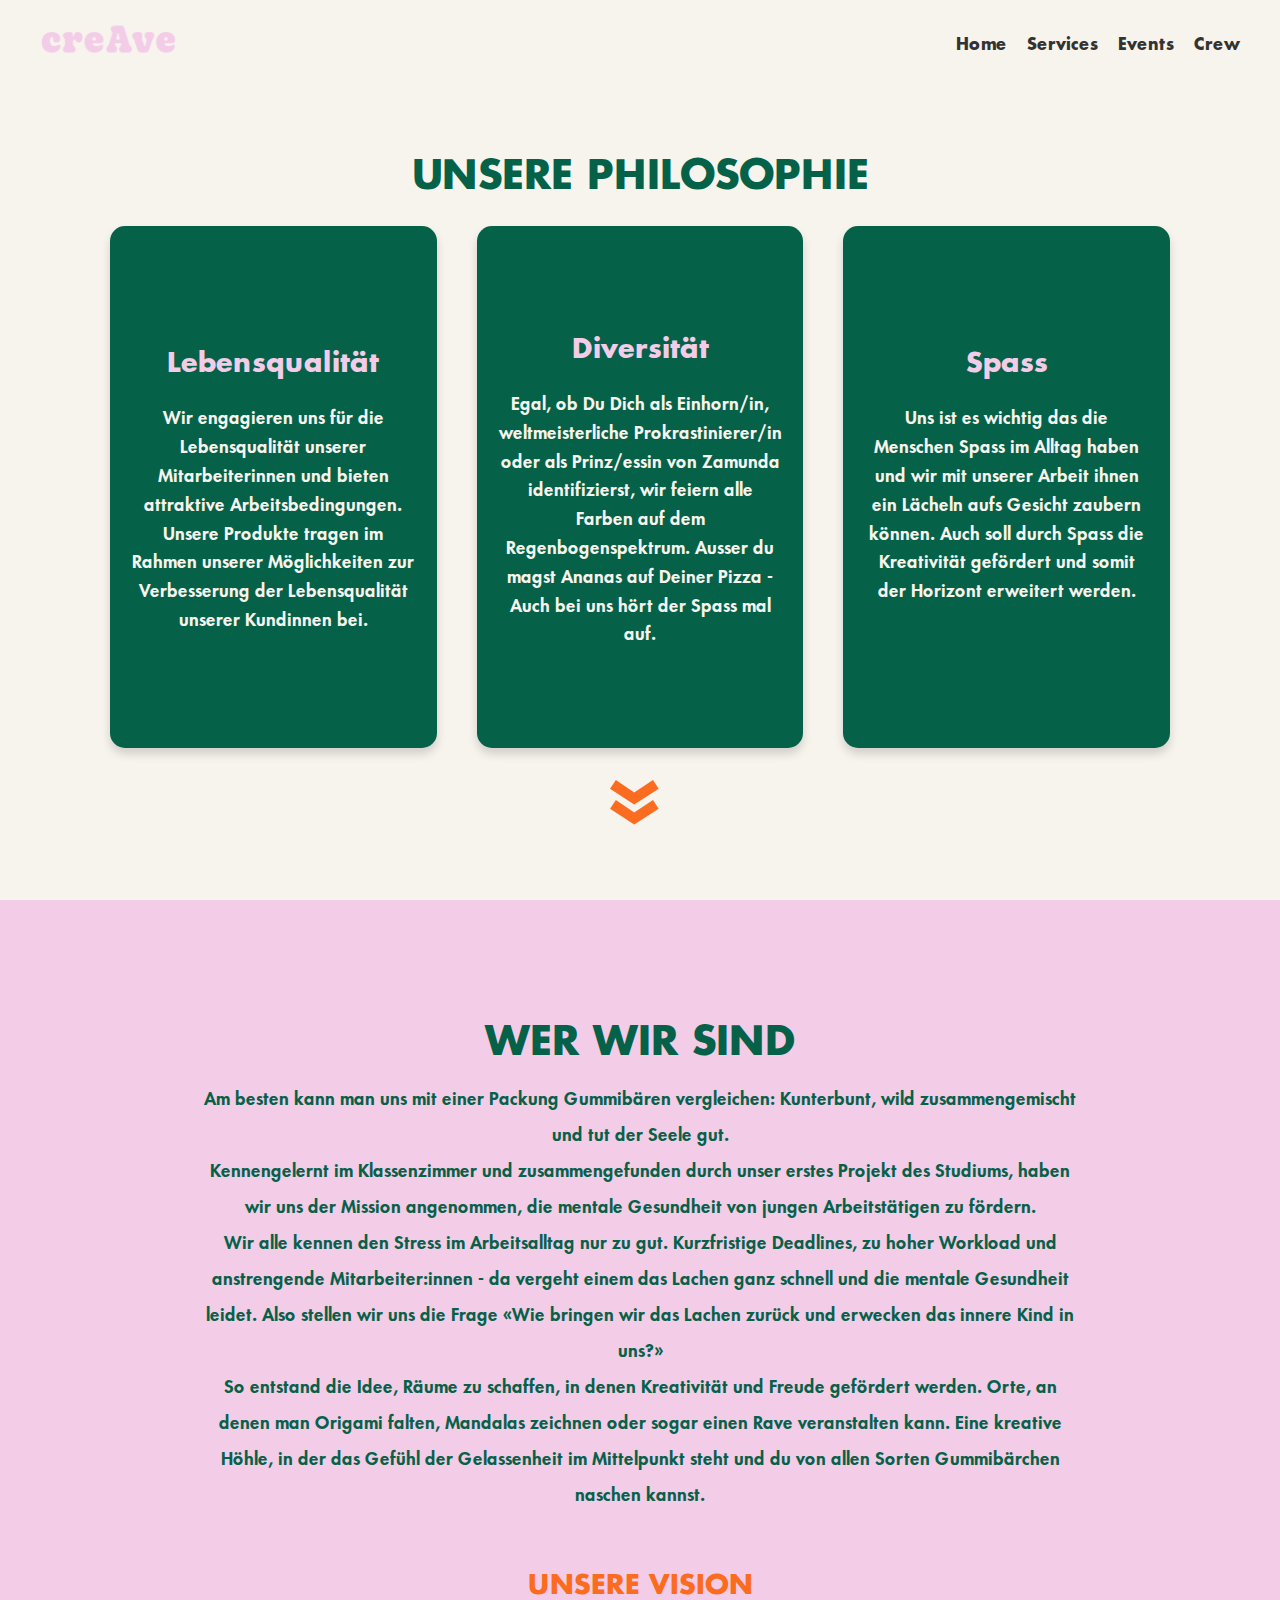
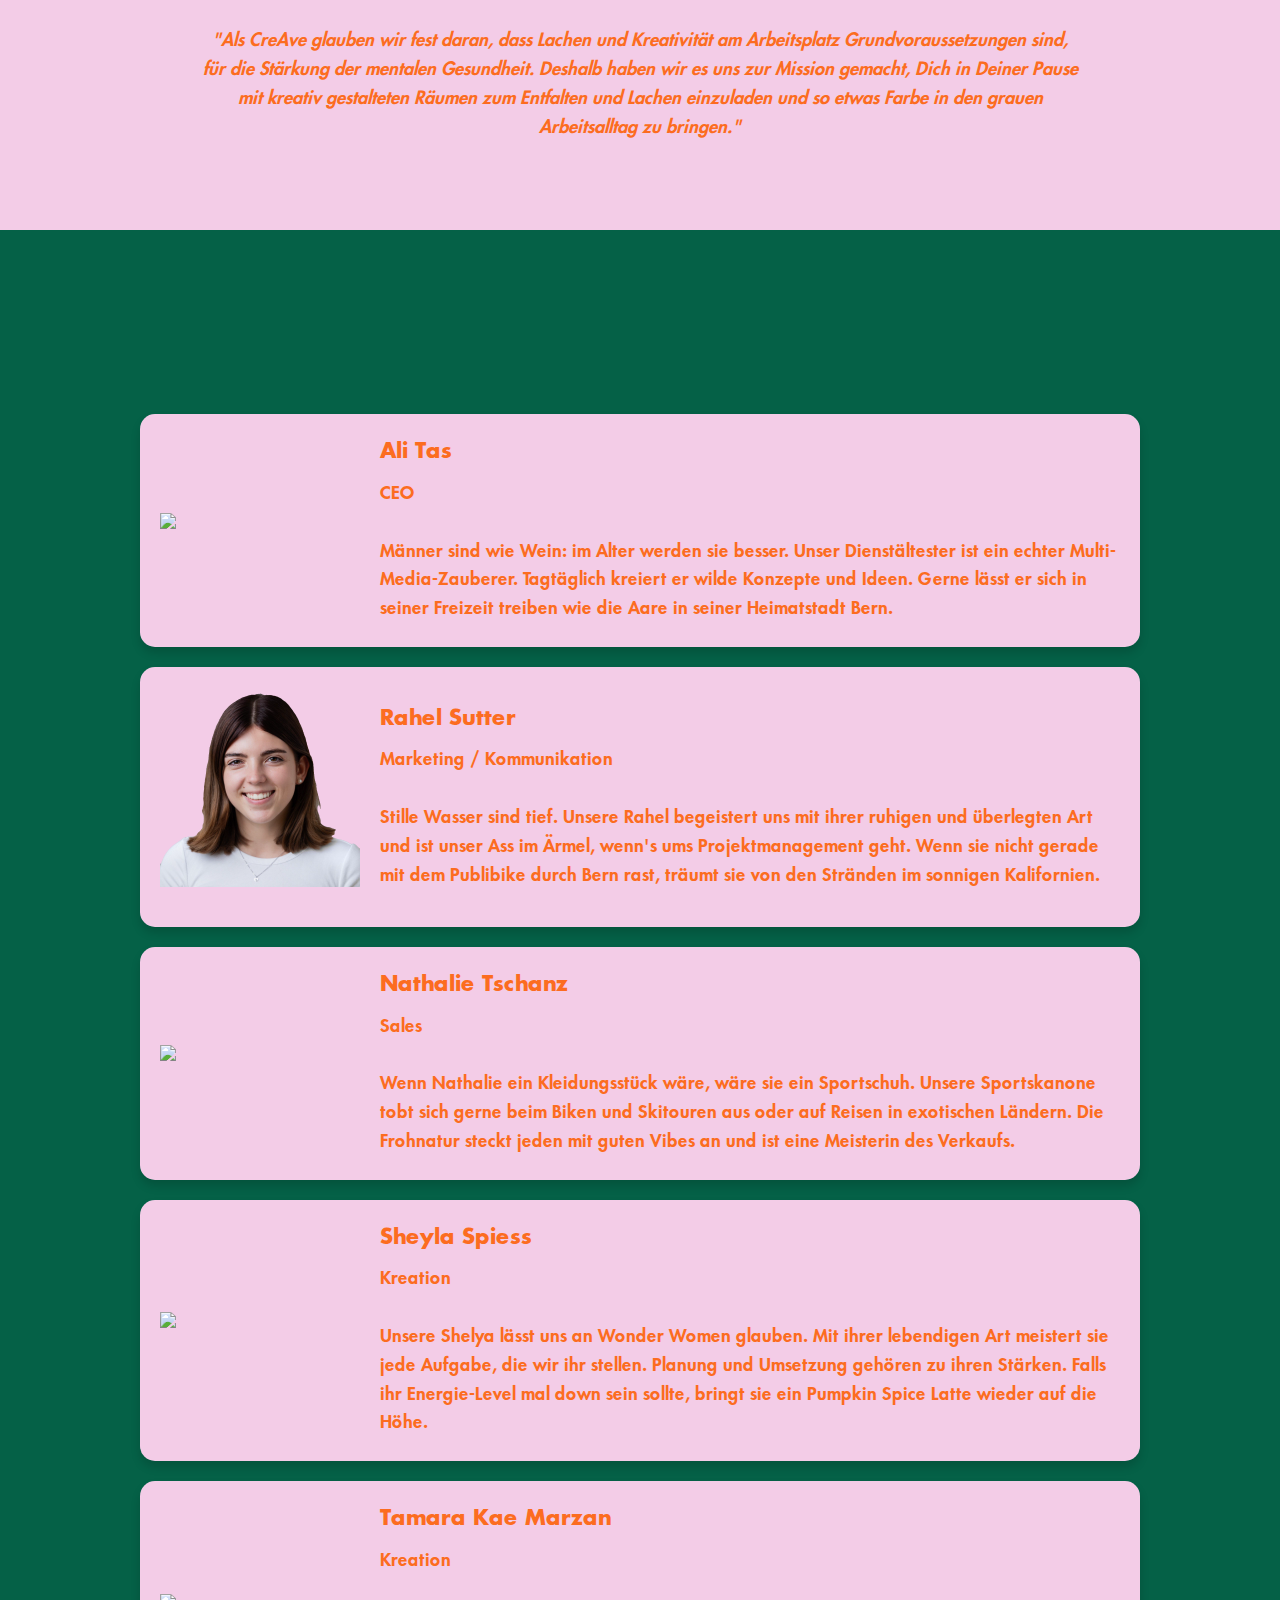
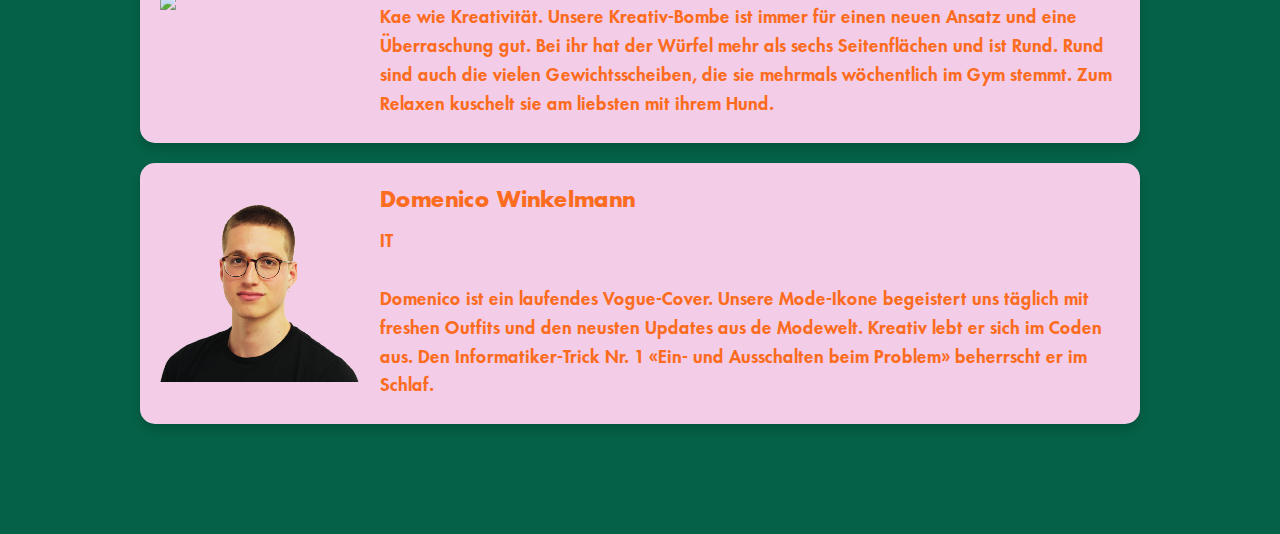
==== commit 6610cba8: "grammar corrections" ====
--- a/pages/about/about.html
+++ b/pages/about/about.html
@@ -189,7 +189,7 @@
                         <p>Kreation <br><br>
                             Unsere Shelya lässt uns an Wonder Women 
                             glauben. Mit ihrer lebendigen Art meistert 
-                            Sie jede Aufgabe, die wir ihr stellen. 
+                            sie jede Aufgabe, die wir ihr stellen. 
                             Planung und Umsetzung gehören zu ihren 
                             Stärken. Falls ihr Energie-Level mal down 
                             sein sollte, bringt sie ein Pumpkin Spice 
--- a/assets/css/styles.css
+++ b/assets/css/styles.css
@@ -1,4 +1,24 @@
-@keyframes moveUpDown {
+@font-face {
+    font-family: 'Futura';
+    src: local('Futura Regular'), local('Futura-Regular'),
+        url('../fonts/FuturaLT-Heavy.woff2') format('woff2'),
+        url('../fonts/FuturaLT-Heavy.woff') format('woff'),
+        url('../fonts/FuturaLT-Heavy.ttf') format('truetype');
+    font-weight: 400;
+    font-style: normal;
+  }
+
+  @font-face {
+    font-family: 'Futura';
+    src: local('Futura Bold'), local('Futura-Bold'),
+        url('../fonts/FuturaLT-Bold.woff2') format('woff2'),
+        url('../fonts/FuturaLT-Bold.woff') format('woff'),
+        url('../fonts/FuturaLT-Bold.ttf') format('truetype');
+    font-weight: 700;
+    font-style: bold;
+  }
+
+  @keyframes moveUpDown {
     0%, 100% {
         transform: translateX(0); 
     }
@@ -39,7 +59,13 @@
 
   p{
     font-size: 16px;
-  }
+    @media screen and (min-width: 1024px) {
+        font-size: 18px;
+
+    }
+  }
+
+  
 /* Header */
 /* .header {
     position: fixed;
--- a/pages/about/about.css
+++ b/pages/about/about.css
@@ -57,8 +57,6 @@
 
 .philosophie {
     display: flex;
-    /*flex-wrap: wrap; /* Allow wrapping on smaller screens */
-    /*gap: 35px; /* Space between boxes */
     height: 100%;
     justify-content: center;
 }
@@ -71,28 +69,27 @@
     background-color:#056147;
     width: 100%;
     padding: 100px 20px;
-    /* width: 240px; */
-    /* height: auto; */
     border-radius: 15px; 
     text-align: center;
     margin: 20px;
+    transition: transform 0.3s ease;
+    box-shadow: 0 6px 10px rgba(0, 0, 0, 0.15);
+}
+
+.box:hover{
+    transform: scale(1.05);
 }
 
 .title{
     color:#f3cce7;
-    /* font-weight: bold;
-    margin: 0 0 10px 0;
-    text-align: center; */
 }
 
 .content{
     color:#F7F3ED;
-    /* font-size: 18px; */
 }
 
 .section-werwirsind{
     background-color: #f3cce7;
-    /* min-height: 100vh; */
     display: flex;
     align-items: center;
     justify-content: center;
@@ -101,11 +98,6 @@
 
 .container-werwirsind{ 
     max-width: 80%;
-    /* height: 100%; */
-    /* margin-right: auto; */
-    /* margin-left: auto; */
-    /* margin-top: 250px; */
-    /* margin-bottom: 100px; */
     color: #056147;
     line-height: 2;
     text-align: center;
@@ -118,17 +110,20 @@
 }
 
 .teambox{
-    border-radius: 12px;
-    display: flex;
-    flex-wrap: wrap;
-    max-width: 80%;
-    font-size: 18px;
-    background-color:rgb(243, 206, 232);
+    border-radius: 15px;
+    display: flex;
+    background-color:#f3cce7;
     max-width: 1000px;
-    height: auto;
     align-items: center;
     padding: 20px;
     margin: 20px auto; /* Center the box horizontally on the page */
+    transition: transform 0.3s ease;
+    box-shadow: 0 6px 10px rgba(0, 0, 0, 0.15);
+}
+
+
+.teambox:hover{
+    transform: scale(1.05);
 }
 
 
@@ -145,6 +140,7 @@
   /* Styling the Text */
   .team-text {
     flex: 1; /* Take up the remaining space */
+    padding-left: 20px;
   }
   
   .team-text h3 {
@@ -212,8 +208,6 @@
 
 }
 
-
-
 @media (max-width: 1200px) {
     .philosophie {
         flex-direction: column;
@@ -235,7 +229,6 @@
 
     h1 {
         margin: 0 auto 10px;
-        /* font-size: 24px; */
     }
 
     .vision-section{
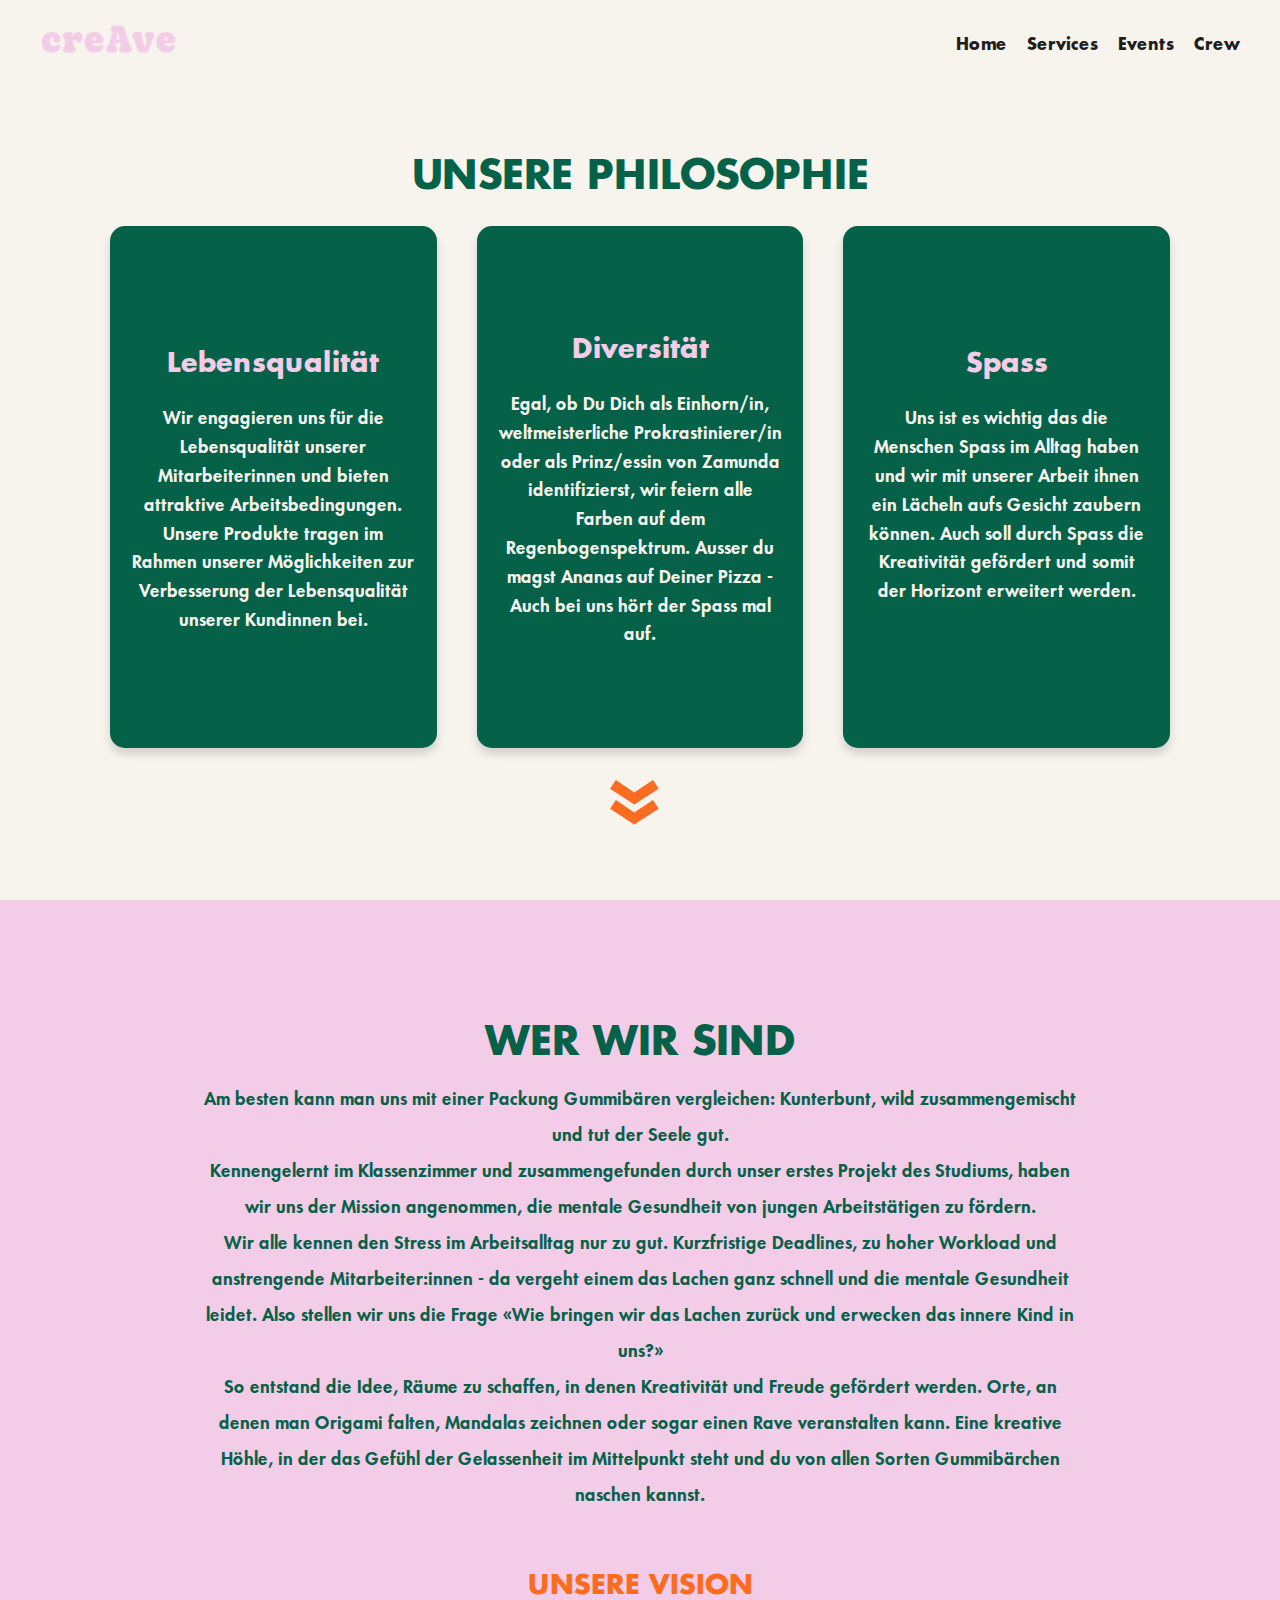
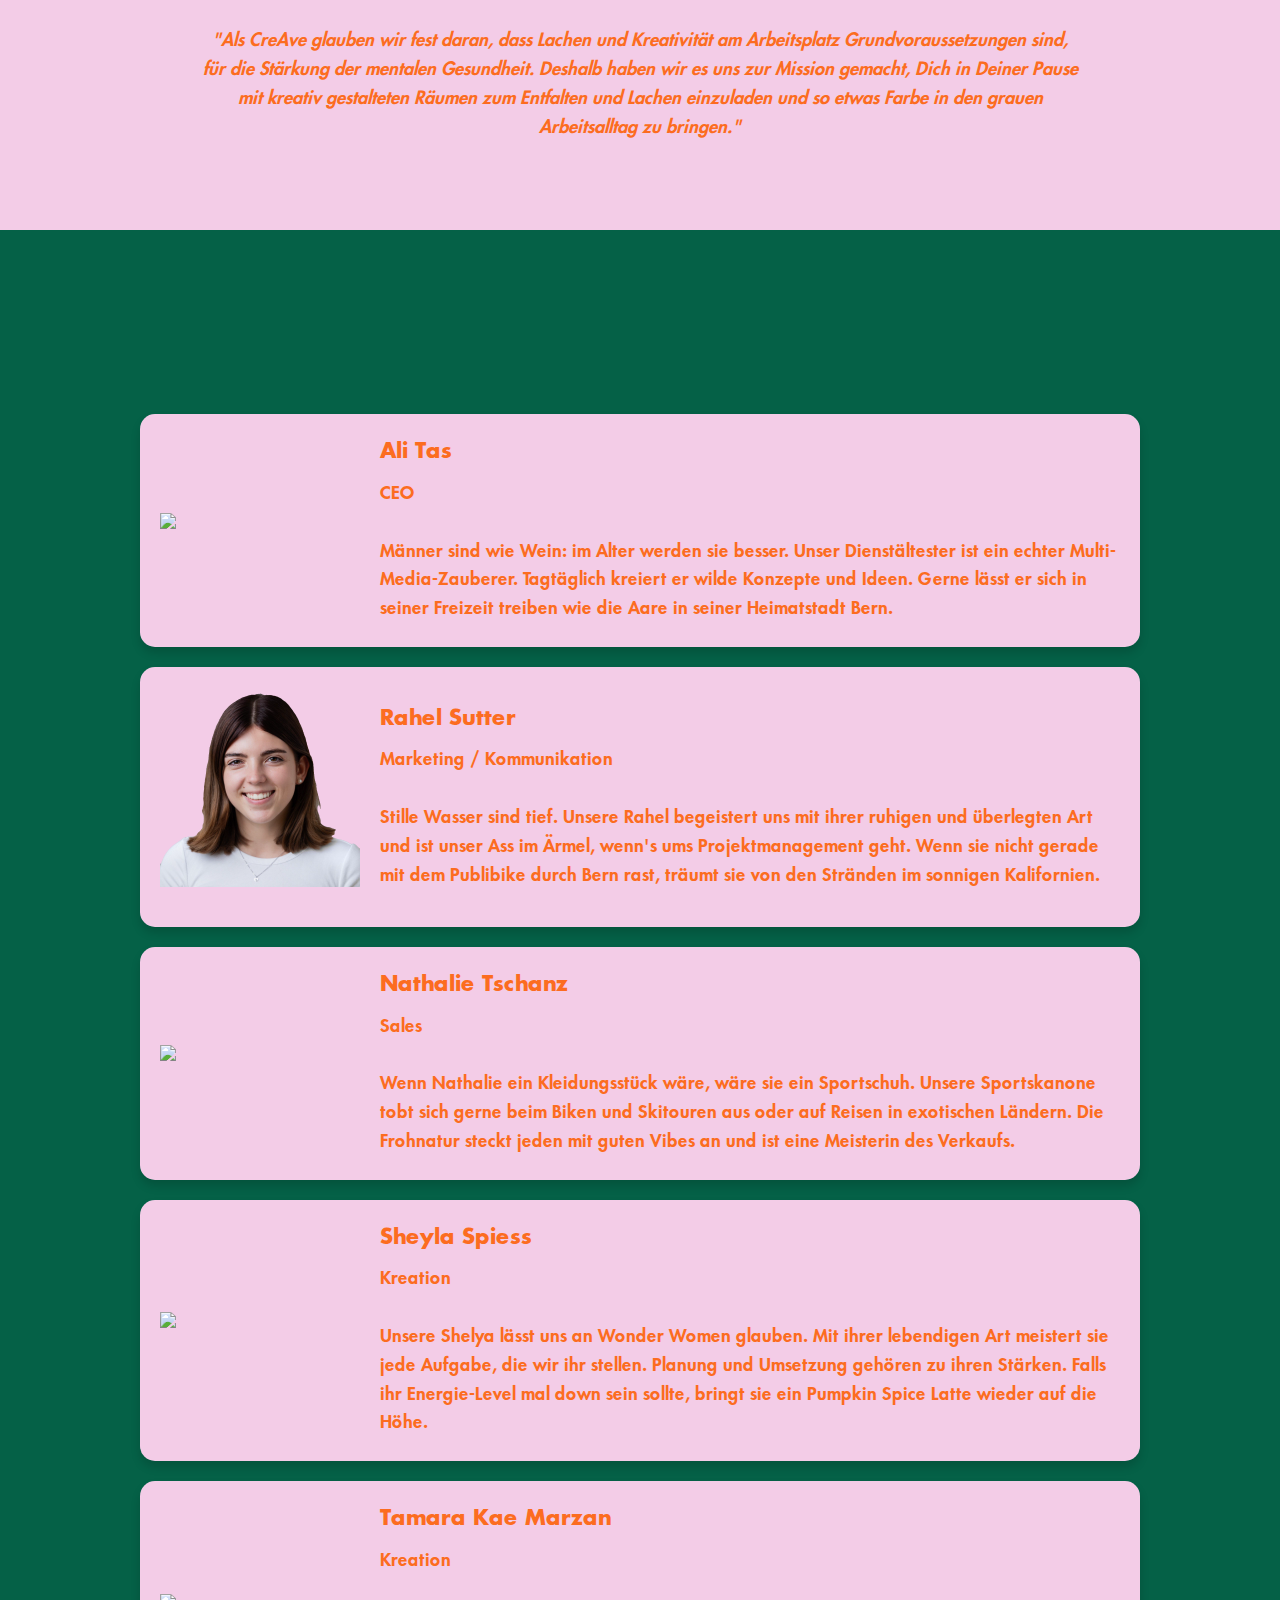
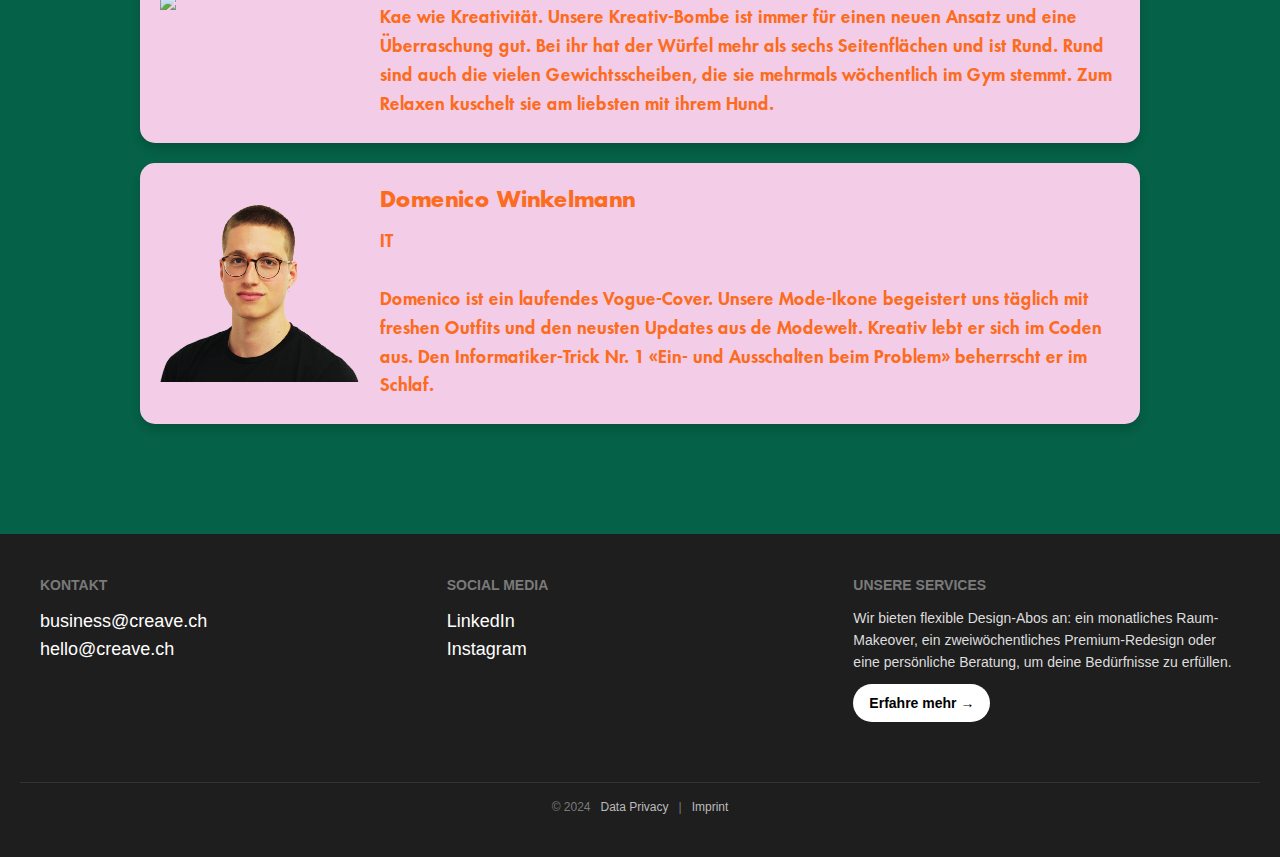
==== commit 99cfc27d: "added footer" ====
--- a/pages/about/about.html
+++ b/pages/about/about.html
@@ -236,4 +236,37 @@
             </div>
         </section>
     </body>
+
+    <!-- Footer Section -->
+    <footer class="footer">
+        <div class="footer-container">
+          <!-- Left Section: Get in touch -->
+          <div class="footer-section">
+            <h3 class="footer-title">KONTAKT</h3>
+            <p><a href="mailto:business@creave.ch" class="footer-link">business@creave.ch</a></p>
+            <p><a href="mailto:hello@creave.ch" class="footer-link">hello@creave.ch</a></p>
+          </div>
+
+          <!-- Middle Section: Connect -->
+          <div class="footer-section">
+            <h3 class="footer-title">SOCIAL MEDIA</h3>
+            <p><a href="https://linkedin.com" target="_blank" class="footer-link">LinkedIn</a></p>
+            <p><a href="https://instagram.com" target="_blank" class="footer-link">Instagram</a></p>
+          </div>
+ 
+          <!-- Right Section: Now part of -->
+          <div class="footer-section">
+            <h3 class="footer-title">UNSERE SERVICES</h3>
+            <p class="footer-description">
+              Wir bieten flexible Design-Abos an: ein monatliches Raum-Makeover, ein zweiwöchentliches Premium-Redesign oder eine persönliche Beratung, um deine Bedürfnisse zu erfüllen.
+            </p>
+            <a href="../services/services.html" class="footer-button">Erfahre mehr →</a>
+          </div>
+        </div>
+
+        <!-- Footer Bottom -->
+        <div class="footer-bottom">
+          <p>© 2024 &nbsp; <a href="#" class="footer-link">Data Privacy</a> &nbsp; | &nbsp; <a href="#" class="footer-link">Imprint</a></p>
+        </div>
+      </footer>
 </html>--- a/assets/css/styles.css
+++ b/assets/css/styles.css
@@ -65,38 +65,107 @@
     }
   }
 
-  
-/* Header */
-/* .header {
-    position: fixed;
-    top: 0;
+footer{
+    /* height: 50vh; */
+    background-color: #F7F3ED;
     width: 100%;
+}
+
+/* Footer Styles */
+.footer {
+    background-color: #1e1e1e; /* Dark background */
+    color: #fff; /* White text */
+    padding: 40px 20px;
+    font-family: Arial, sans-serif;
+  }
+  
+  .footer-container {
     display: flex;
     justify-content: space-between;
-    align-items: center;
-    padding: 20px 40px;
-    background-color: #F7F3ED;
-    z-index: 99;
-}
-
-.logo img{
-    height: 34px;
-}
-
-.nav a {
-    margin-left: 20px;
-    text-decoration: none;
-    color: #333;
+    max-width: 1200px;
+    margin: 0 auto;
+    flex-wrap: wrap;
+    gap: 20px;
+  }
+  
+  /* Individual Sections */
+  .footer-section {
+    flex: 1;
+    min-width: 200px;
+  }
+  
+  .footer-title {
+    color: #7a7a7a; /* Light gray */
+    font-size: 14px;
+    margin-bottom: 10px;
+    text-transform: uppercase;
     font-weight: bold;
   }
   
-  .nav a:hover {
-    color: #FC6C20;
-  } */
+  .footer-link {
+    color: #fff;
+    text-decoration: none;
+    transition: color 0.3s;
+  }
+  
+  .footer-link:hover {
+    color: #FC6C20; /* Red highlight on hover */
+  }
+  
+  .footer-description {
+    font-size: 14px;
+    line-height: 1.6;
+    color: #ddd;
+  }
+  
+  .footer-button {
+    display: inline-block;
+    background-color: #fff;
+    color: #000;
+    padding: 8px 16px;
+    border-radius: 20px;
+    text-decoration: none;
+    font-size: 14px;
+    font-weight: bold;
+    margin-top: 10px;
+    transition: background-color 0.3s, color 0.3s;
+  }
+  
+  .footer-button:hover {
+    background-color: #FC6C20;
+    color: #fff;
+  }
+  
+  /* Footer Bottom Section */
+  .footer-bottom {
+    text-align: center;
+    border-top: 1px solid #333;
+    padding-top: 15px;
+    padding-bottom: 0;
+    margin-top: 60px;
+  }
+
+  .footer-bottom p{
+    font-size: 12px;
+    color: #7a7a7a;
+  }
+  
+  .footer-bottom .footer-link {
+    color: #bbb;
+  }
+  
+  .footer-bottom .footer-link:hover {
+    color: #fff;
+  }
+
 
 a {
     text-decoration: none;
     color: inherit;
+}
+
+p{
+    color: #1e1e1e;
 }
 
 .header {
@@ -123,7 +192,7 @@
 
 .nav a {
     font-size: 1rem;
-    color: #333;
+    color: #1e1e1e;
     font-weight: bold;
     transition: color 0.3s ease;
 }
--- a/pages/about/about.css
+++ b/pages/about/about.css
@@ -43,6 +43,10 @@
 }
 
 .vision p{
+    color:#FC6C20;
+}
+
+.vision p{
     font-style: italic;
 }
 
@@ -102,6 +106,10 @@
     line-height: 2;
     text-align: center;
     margin-bottom: 50px;
+}
+
+.container-werwirsind p{
+    color: #056147;
 }
 
 .team-section{
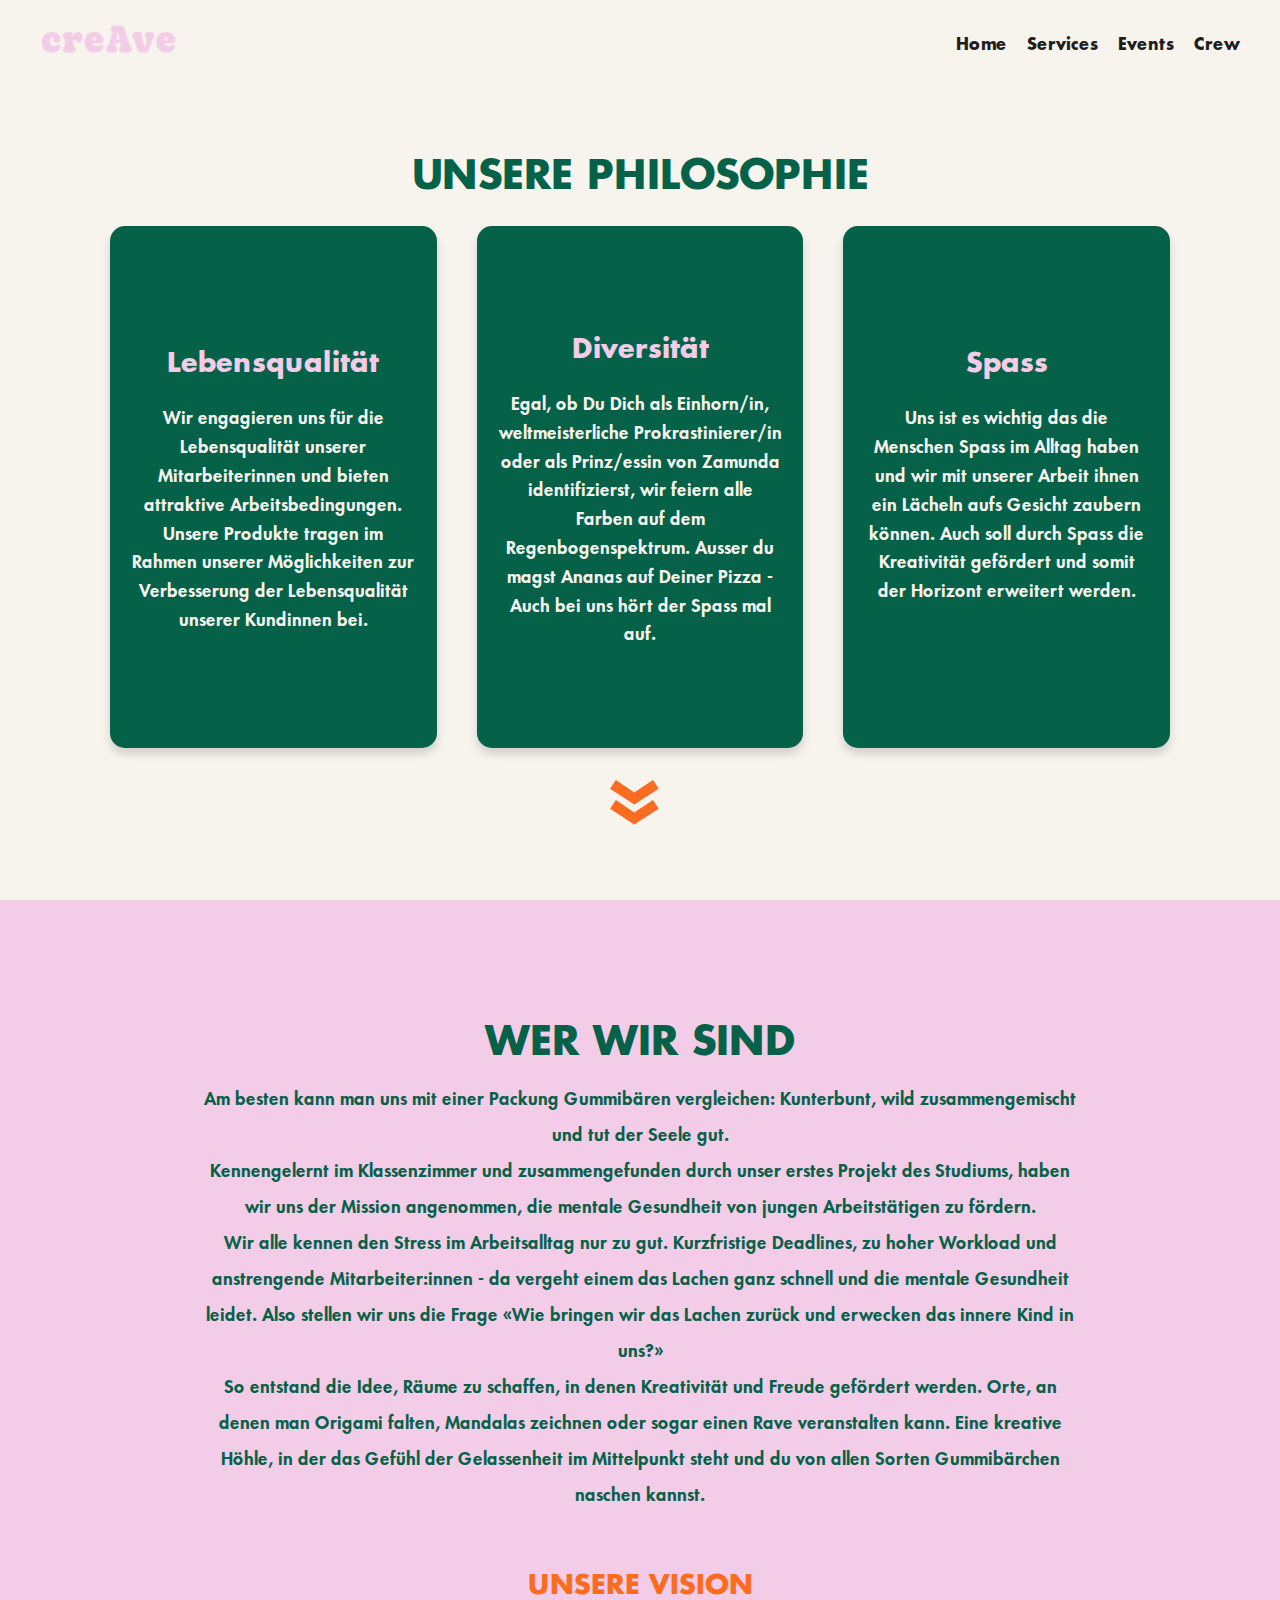
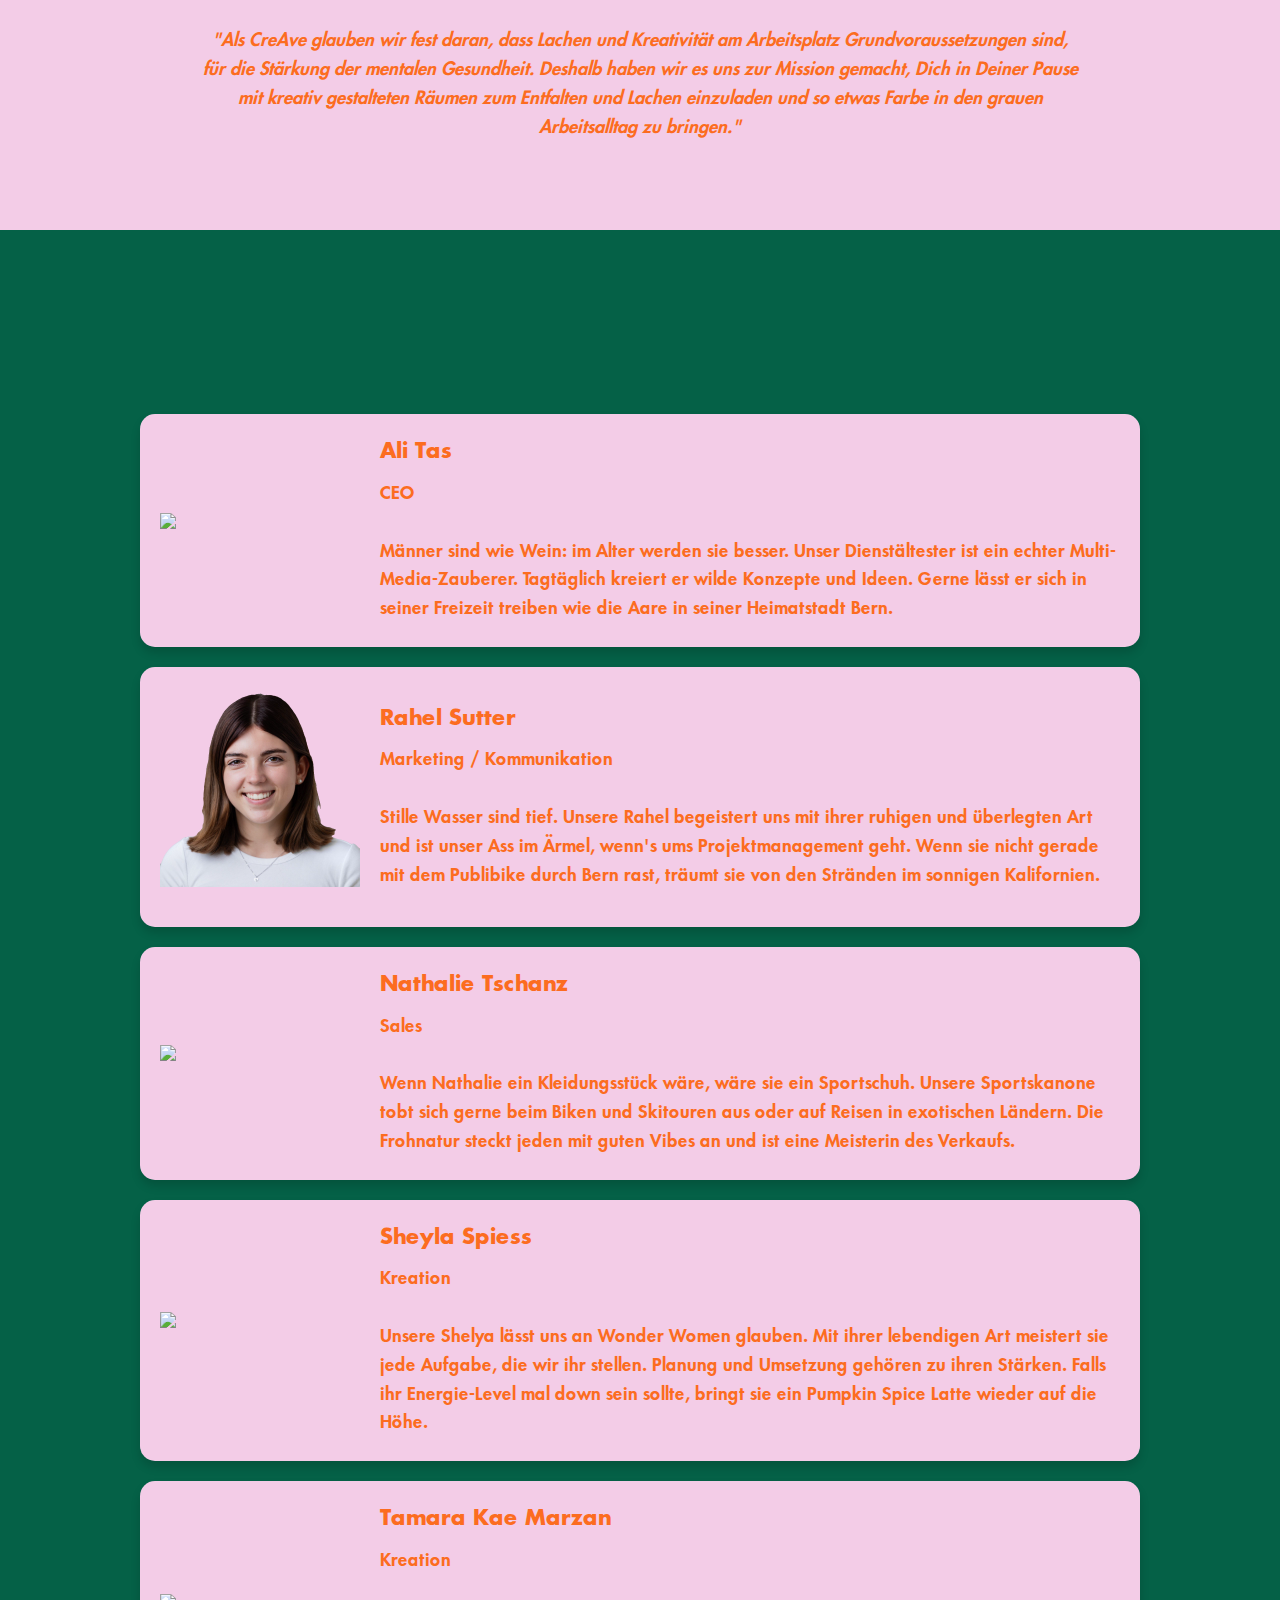
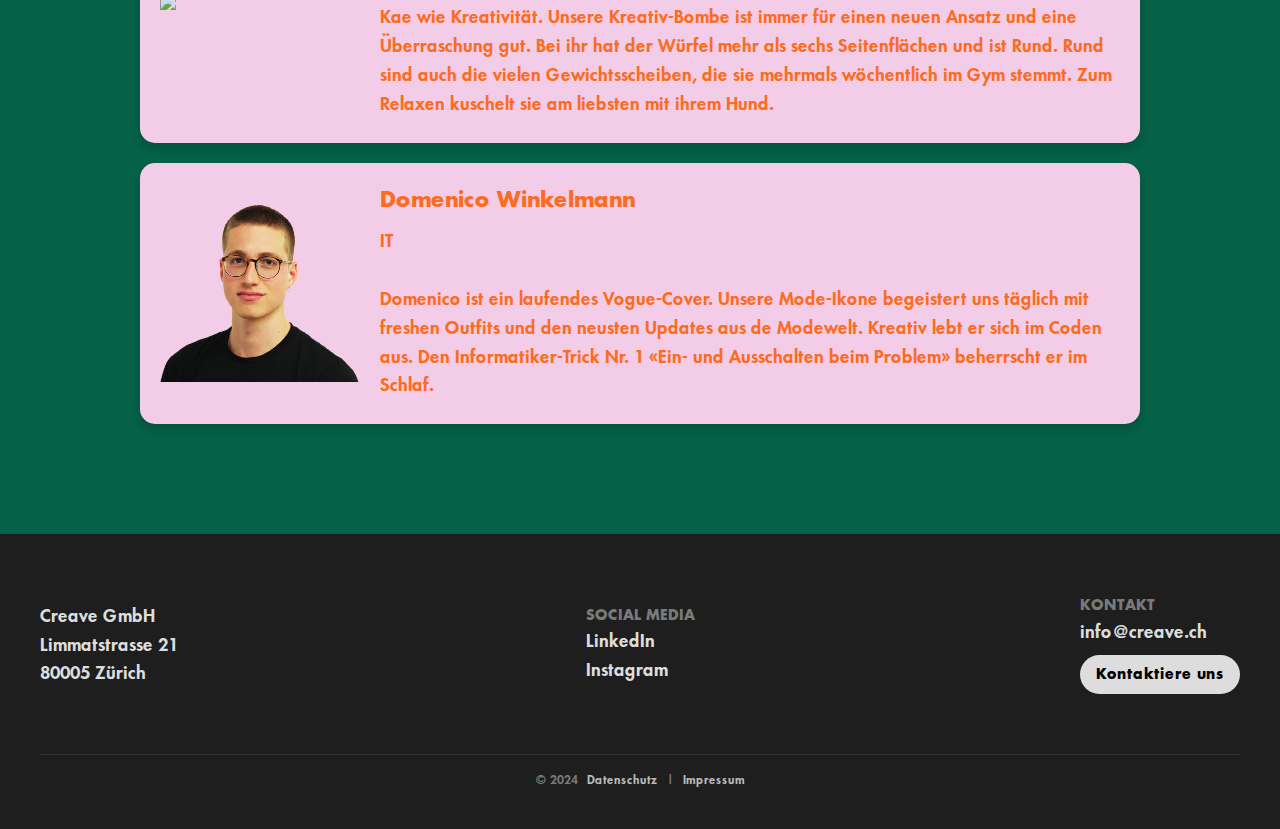
==== commit 34b7e11b: "footer change" ====
--- a/pages/about/about.html
+++ b/pages/about/about.html
@@ -240,33 +240,35 @@
     <!-- Footer Section -->
     <footer class="footer">
         <div class="footer-container">
-          <!-- Left Section: Get in touch -->
-          <div class="footer-section">
-            <h3 class="footer-title">KONTAKT</h3>
-            <p><a href="mailto:business@creave.ch" class="footer-link">business@creave.ch</a></p>
-            <p><a href="mailto:hello@creave.ch" class="footer-link">hello@creave.ch</a></p>
+
+          <div class="footer-section footer-section-left">
+            <p class="footer-adress">Creave GmbH <br>
+              Limmatstrasse 21 <br>
+              80005 Zürich
+              </p>
+          </div>         
+
+          <div class="footer-section footer-section-middle">
+            <div>
+              <h3 class="footer-title">SOCIAL MEDIA</h3>
+              <p><a href="https://linkedin.com" target="_blank" class="footer-link">LinkedIn</a></p>
+              <p><a href="https://instagram.com" target="_blank" class="footer-link">Instagram</a></p>
+            </div>
           </div>
 
-          <!-- Middle Section: Connect -->
-          <div class="footer-section">
-            <h3 class="footer-title">SOCIAL MEDIA</h3>
-            <p><a href="https://linkedin.com" target="_blank" class="footer-link">LinkedIn</a></p>
-            <p><a href="https://instagram.com" target="_blank" class="footer-link">Instagram</a></p>
-          </div>
- 
-          <!-- Right Section: Now part of -->
-          <div class="footer-section">
-            <h3 class="footer-title">UNSERE SERVICES</h3>
-            <p class="footer-description">
-              Wir bieten flexible Design-Abos an: ein monatliches Raum-Makeover, ein zweiwöchentliches Premium-Redesign oder eine persönliche Beratung, um deine Bedürfnisse zu erfüllen.
-            </p>
-            <a href="../services/services.html" class="footer-button">Erfahre mehr →</a>
+          <div class="footer-section footer-section-right">
+            <div>
+              <h3 class="footer-title">KONTAKT</h3>
+              <p><a href="mailto:info@creave.ch" class="footer-link">info@creave.ch</a></p>
+              <a href="../services/services.html#contact" class="footer-button">Kontaktiere uns</a>
+
+            </div>
           </div>
         </div>
 
         <!-- Footer Bottom -->
         <div class="footer-bottom">
-          <p>© 2024 &nbsp; <a href="#" class="footer-link">Data Privacy</a> &nbsp; | &nbsp; <a href="#" class="footer-link">Imprint</a></p>
+          <p>© 2024 &nbsp; <a href="#" class="footer-link">Datenschutz</a> &nbsp; | &nbsp; <a href="#" class="footer-link">Impressum</a></p>
         </div>
-      </footer>
+    </footer>
 </html>--- a/assets/css/styles.css
+++ b/assets/css/styles.css
@@ -41,123 +41,29 @@
 }
 
 h1{
-    text-align: center;
-    margin-top: 10px;
-    color: #056147;
-    font-size: 30px;
-    @media screen and (min-width: 900px) {
-      font-size: 40px;
-    }
-    @media screen and (min-width: 1300px) {
-      font-size: 50px;
-    }
-  }
-
-  h2{
-    margin-bottom: 20px;
-  }
-
-  p{
-    font-size: 16px;
-    @media screen and (min-width: 1024px) {
-        font-size: 18px;
-
-    }
-  }
-
-footer{
-    /* height: 50vh; */
-    background-color: #F7F3ED;
-    width: 100%;
-}
-
-/* Footer Styles */
-.footer {
-    background-color: #1e1e1e; /* Dark background */
-    color: #fff; /* White text */
-    padding: 40px 20px;
-    font-family: Arial, sans-serif;
-  }
-  
-  .footer-container {
-    display: flex;
-    justify-content: space-between;
-    max-width: 1200px;
-    margin: 0 auto;
-    flex-wrap: wrap;
-    gap: 20px;
-  }
-  
-  /* Individual Sections */
-  .footer-section {
-    flex: 1;
-    min-width: 200px;
-  }
-  
-  .footer-title {
-    color: #7a7a7a; /* Light gray */
-    font-size: 14px;
-    margin-bottom: 10px;
-    text-transform: uppercase;
-    font-weight: bold;
-  }
-  
-  .footer-link {
-    color: #fff;
-    text-decoration: none;
-    transition: color 0.3s;
-  }
-  
-  .footer-link:hover {
-    color: #FC6C20; /* Red highlight on hover */
-  }
-  
-  .footer-description {
-    font-size: 14px;
-    line-height: 1.6;
-    color: #ddd;
-  }
-  
-  .footer-button {
-    display: inline-block;
-    background-color: #fff;
-    color: #000;
-    padding: 8px 16px;
-    border-radius: 20px;
-    text-decoration: none;
-    font-size: 14px;
-    font-weight: bold;
-    margin-top: 10px;
-    transition: background-color 0.3s, color 0.3s;
-  }
-  
-  .footer-button:hover {
-    background-color: #FC6C20;
-    color: #fff;
-  }
-  
-  /* Footer Bottom Section */
-  .footer-bottom {
-    text-align: center;
-    border-top: 1px solid #333;
-    padding-top: 15px;
-    padding-bottom: 0;
-    margin-top: 60px;
-  }
-
-  .footer-bottom p{
-    font-size: 12px;
-    color: #7a7a7a;
-  }
-  
-  .footer-bottom .footer-link {
-    color: #bbb;
-  }
-  
-  .footer-bottom .footer-link:hover {
-    color: #fff;
-  }
-
+  text-align: center;
+  margin-top: 10px;
+  color: #056147;
+  font-size: 30px;
+  @media screen and (min-width: 900px) {
+    font-size: 40px;
+  }
+  @media screen and (min-width: 1300px) {
+    font-size: 50px;
+  }
+}
+
+h2{
+  margin-bottom: 20px;
+}
+
+p{
+  font-size: 16px;
+  @media screen and (min-width: 1024px) {
+      font-size: 18px;
+
+  }
+}
 
 a {
     text-decoration: none;
@@ -273,7 +179,6 @@
     }
 }
 
-
 .container-arrows{
     position: absolute;
     display: inline-block;
@@ -283,4 +188,116 @@
     color: #FC6C20;
     text-decoration: none;
     animation: moveUpDown 2s infinite; /* 1 second duration, loops infinitely */
-} +}
+
+/* FOOTER STYLES */
+.footer {
+  background-color: #1e1e1e; /* Dark background */
+  color: #ddd; /* White text */
+  padding: 40px;
+  width: 100%;
+  @media screen and (min-width: 750px) {
+    padding: 60px 40px 40px 40px;
+  }
+}
+
+.footer-container {
+  display: flex;
+  max-width: 1200px;
+  margin: 0 auto;
+  flex-direction: column;
+  justify-content: center;
+  align-items: center;
+
+  @media screen and (min-width: 750px) {
+    flex-direction: row;
+    justify-content: space-between;
+  }
+}
+
+.footer-section-middle{
+  display: flex;
+  @media screen and (min-width: 750px) {
+    justify-content: center;
+  }
+}
+
+.footer-section-right{
+  display: flex;
+  @media screen and (min-width: 750px) {
+    justify-content: flex-end;
+  }
+}
+
+.footer-section {
+  flex: 1;
+  min-width: 200px;
+  margin-bottom: 20px;
+  @media screen and (min-width: 750px) {
+    margin-bottom: 0;
+  }
+}
+
+.footer-title {
+  color: #7a7a7a; /* Light gray */
+  font-size: 14px;
+  text-transform: uppercase;
+  font-weight: bold;
+}
+
+.footer-link {
+  color: #ddd;
+  text-decoration: none;
+  transition: color 0.3s;
+}
+
+.footer-link:hover {
+  color: #FC6C20;
+}
+
+.footer-adress{
+  color: #ddd;
+}
+
+.footer-button {
+  display: inline-block;
+  background-color: #ddd;
+  color: #000;
+  padding: 8px 16px;
+  border-radius: 20px;
+  text-decoration: none;
+  font-size: 14px;
+  font-weight: bold;
+  margin-top: 10px;
+  transition: background-color 0.3s, color 0.3s;
+}
+
+.footer-button:hover {
+  background-color: #FC6C20;
+  color: #fff;
+}
+
+/* Footer Bottom Section */
+.footer-bottom {
+  text-align: center;
+  border-top: 1px solid #333;
+  padding-top: 15px;
+  padding-bottom: 0;
+  margin-top: 30px;
+  @media screen and (min-width: 750px) {
+    margin-top: 60px;
+  }
+}
+
+.footer-bottom p{
+  font-size: 12px;
+  color: #7a7a7a;
+}
+
+.footer-bottom .footer-link {
+  color: #bbb;
+}
+
+.footer-bottom .footer-link:hover {
+  color: #fff;
+}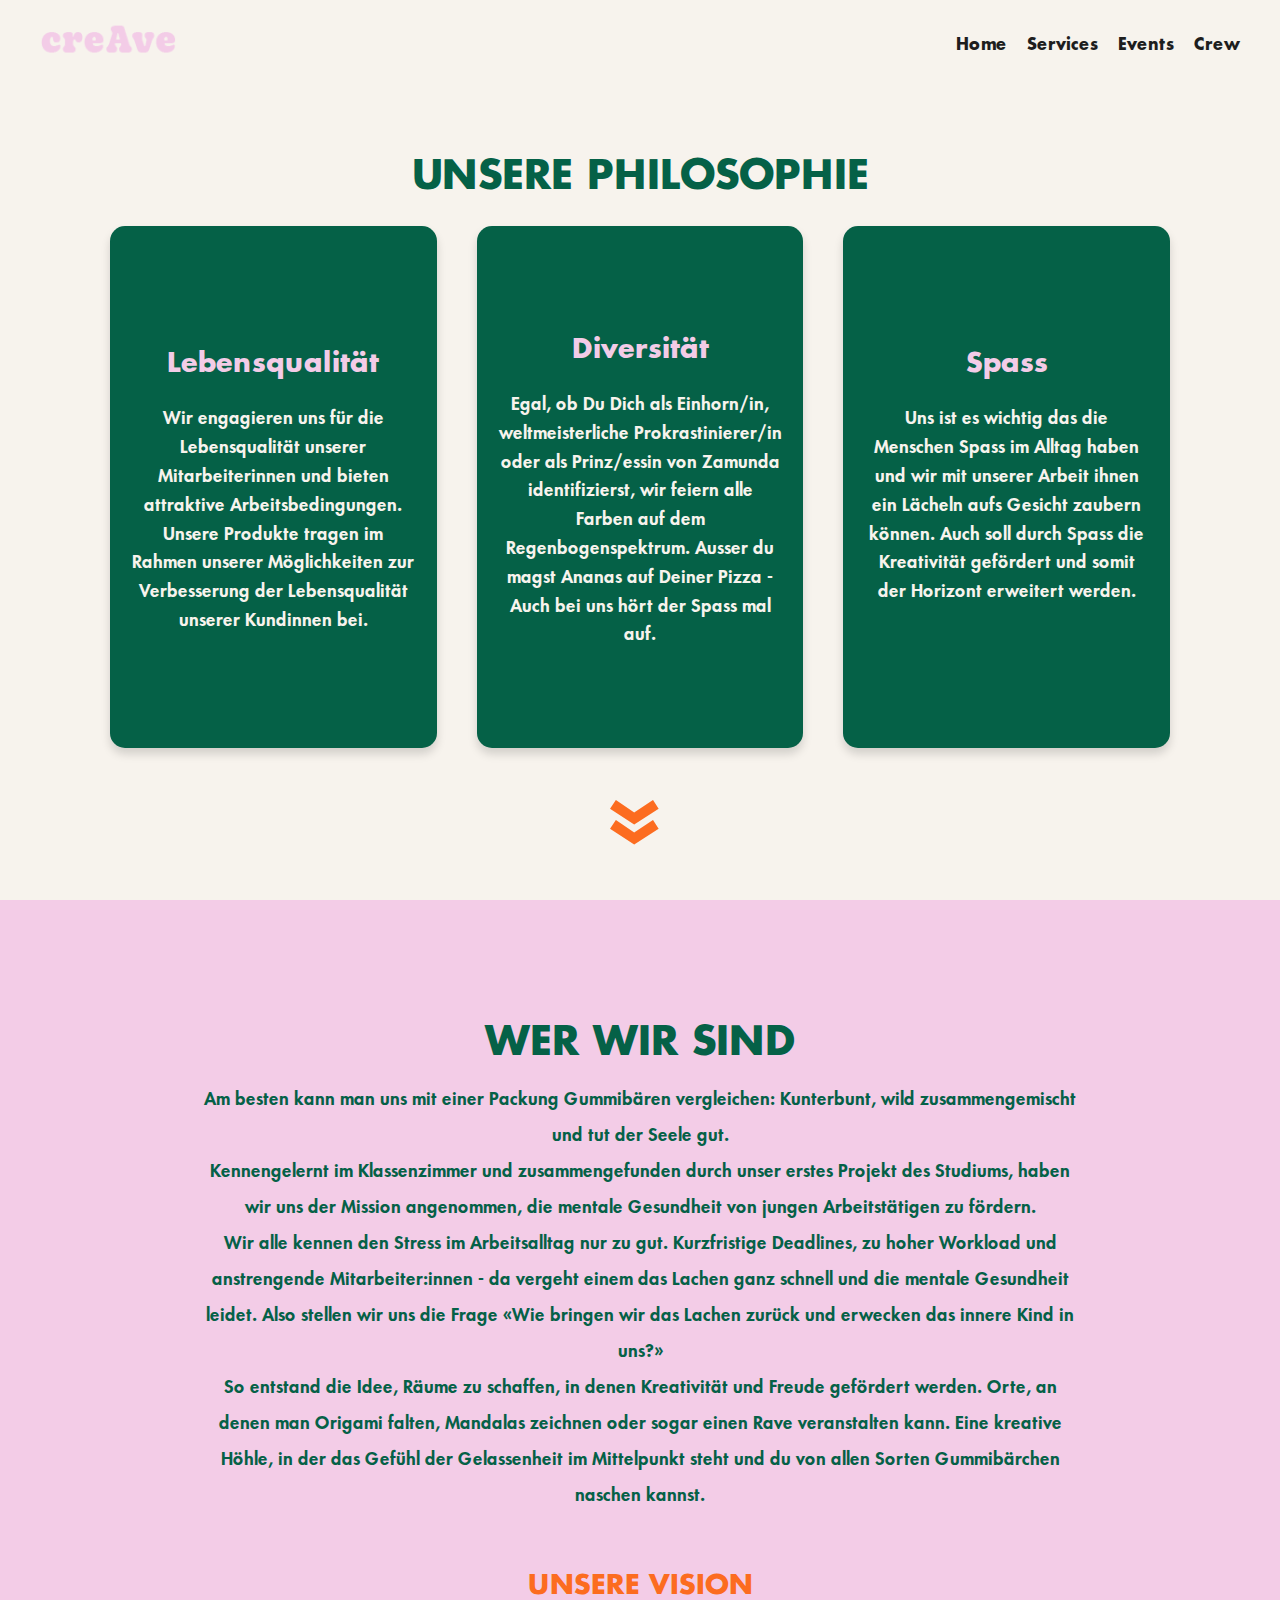
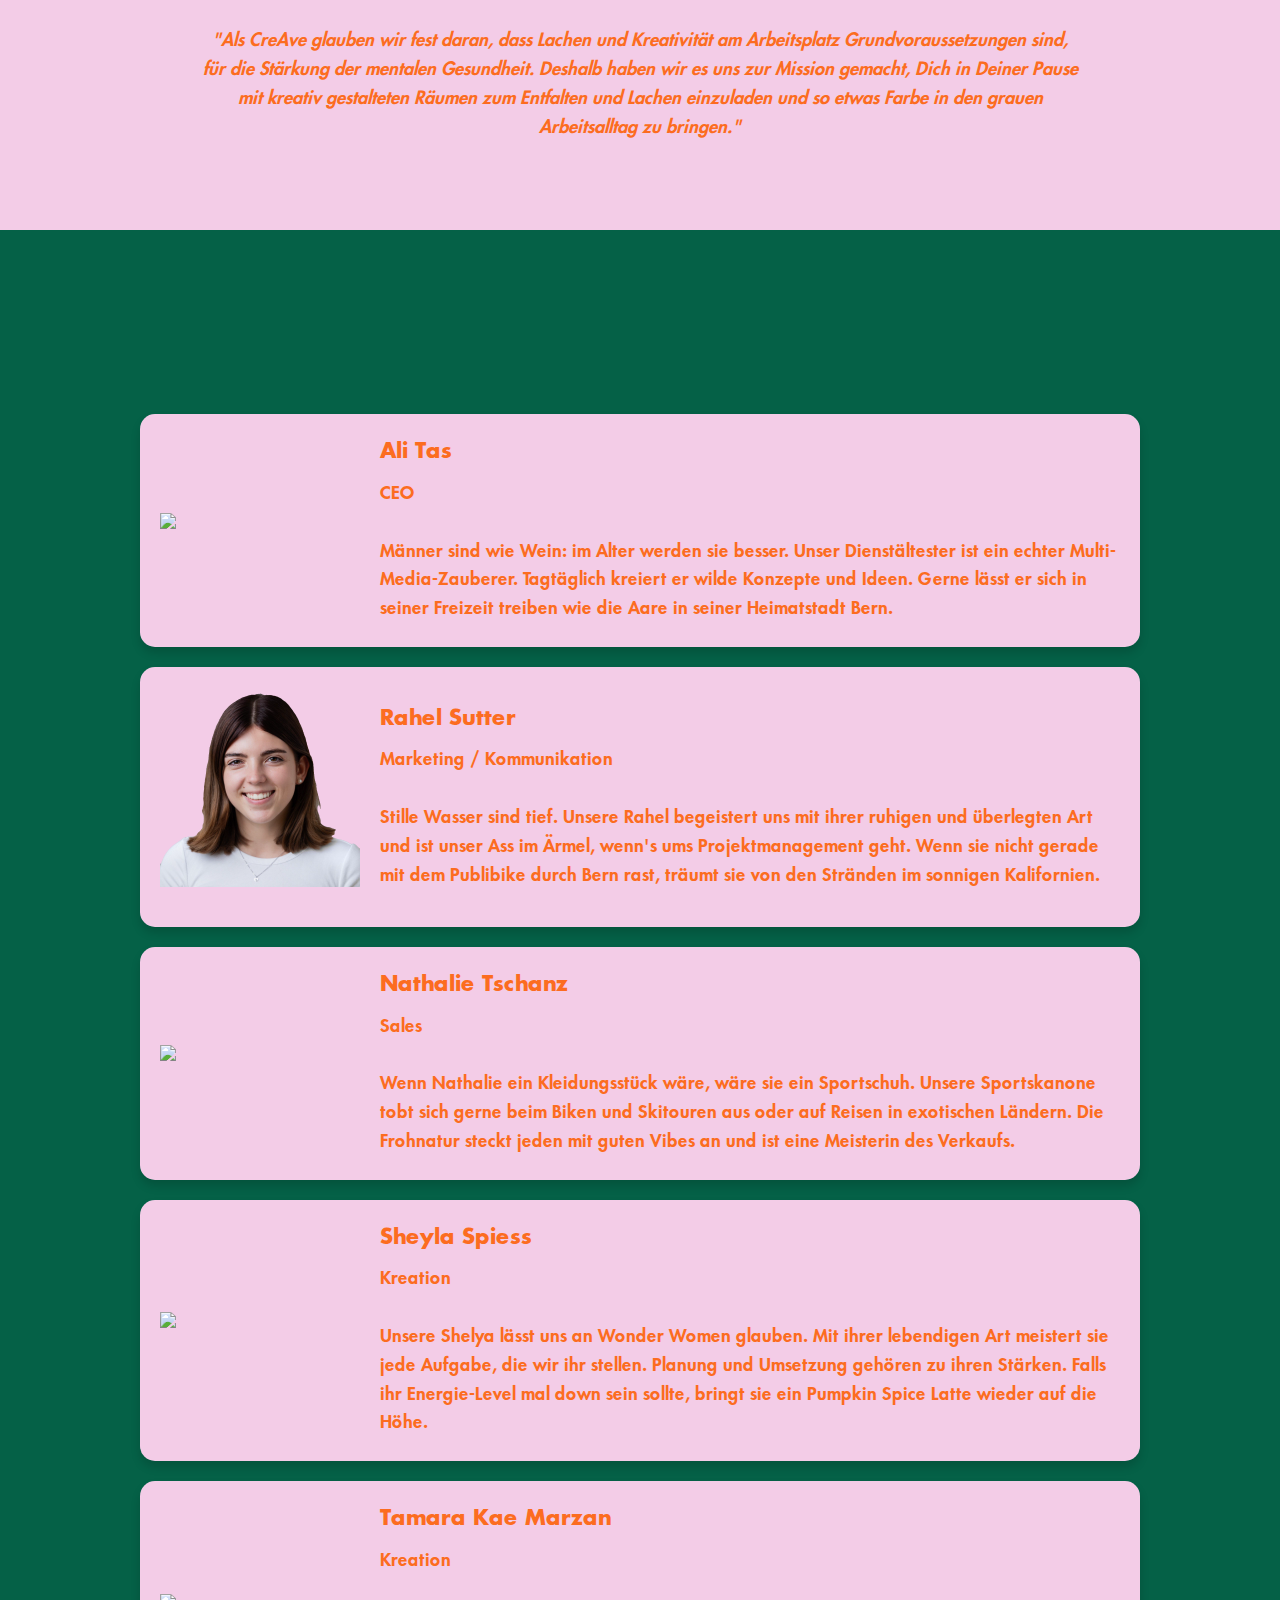
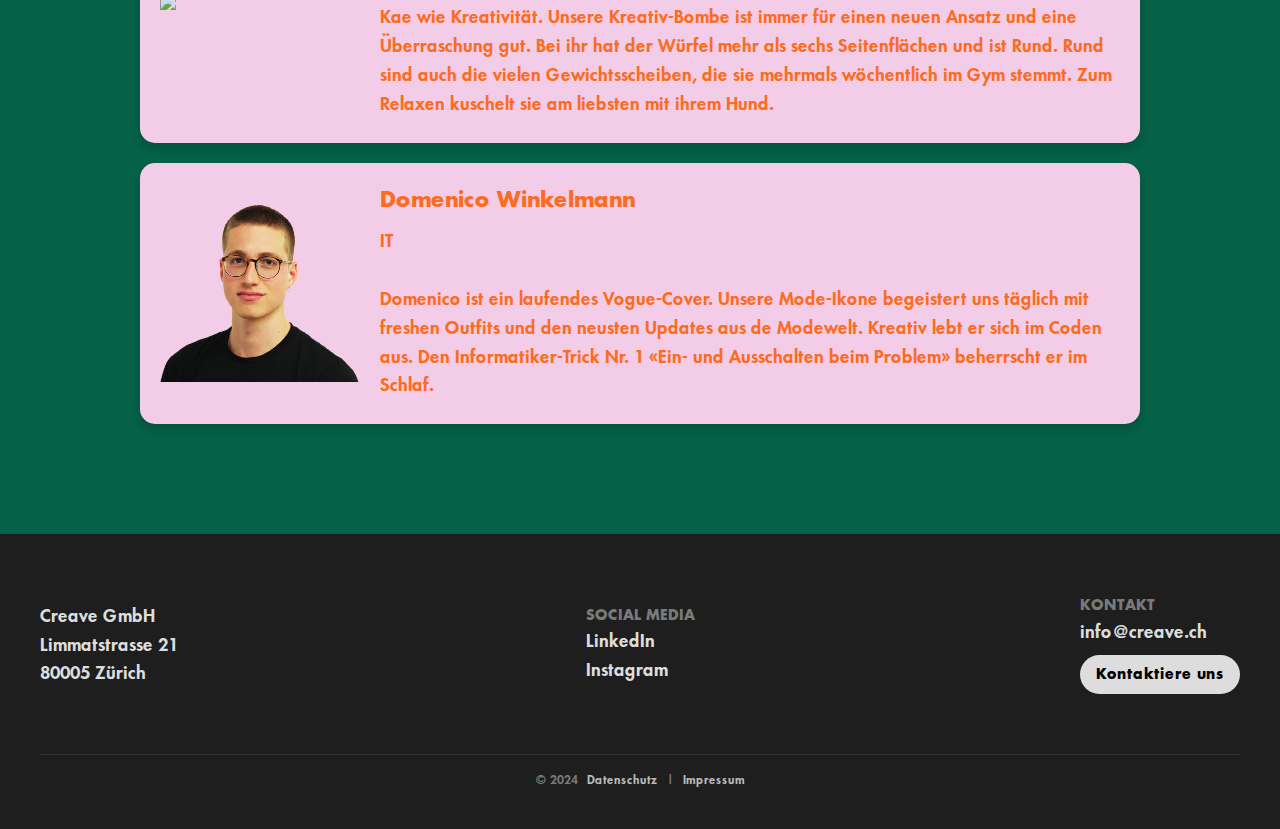
==== commit 888bf4b4: "footer changes" ====
--- a/pages/about/about.html
+++ b/pages/about/about.html
@@ -242,10 +242,13 @@
         <div class="footer-container">
 
           <div class="footer-section footer-section-left">
-            <p class="footer-adress">Creave GmbH <br>
-              Limmatstrasse 21 <br>
-              80005 Zürich
-              </p>
+            <p class="footer-adress">
+            <a href="https://maps.app.goo.gl/7XFup7vZoizUxW3t7" target="_blank" class="footer-link">
+                Creave GmbH <br>
+                Limmatstrasse 21 <br>
+                80005 Zürich
+              </a>
+            </p>
           </div>         
 
           <div class="footer-section footer-section-middle">
@@ -261,7 +264,6 @@
               <h3 class="footer-title">KONTAKT</h3>
               <p><a href="mailto:info@creave.ch" class="footer-link">info@creave.ch</a></p>
               <a href="../services/services.html#contact" class="footer-button">Kontaktiere uns</a>
-
             </div>
           </div>
         </div>
@@ -270,5 +272,5 @@
         <div class="footer-bottom">
           <p>© 2024 &nbsp; <a href="#" class="footer-link">Datenschutz</a> &nbsp; | &nbsp; <a href="#" class="footer-link">Impressum</a></p>
         </div>
-    </footer>
+      </footer>
 </html>--- a/pages/about/about.css
+++ b/pages/about/about.css
@@ -143,7 +143,6 @@
     margin: 0 auto 20px; /*center image on mobile ADJUSTED*/
 }
   
-
   
   /* Styling the Text */
   .team-text {
@@ -176,12 +175,6 @@
     font-size: 24px;
     font-style: bold;
     text-decoration: none;
-}
-
-#creavelogo{
-    font-family: Ketchup Manis Demo;
-    font-size: 45px;
-    text-align: center;
 }
 
   .contact{
@@ -215,6 +208,19 @@
     transform: scale(1.05);
 
 }
+@media (min-width: 610px) and (max-height: 750px){
+    .container-arrows{
+        display: none;
+    }
+}
+
+@media (min-width: 610px) and (min-height: 750px){
+    .container-arrows{
+        display: inline-block;
+        bottom: 0;
+    }
+}
+
 
 @media (max-width: 1200px) {
     .philosophie {
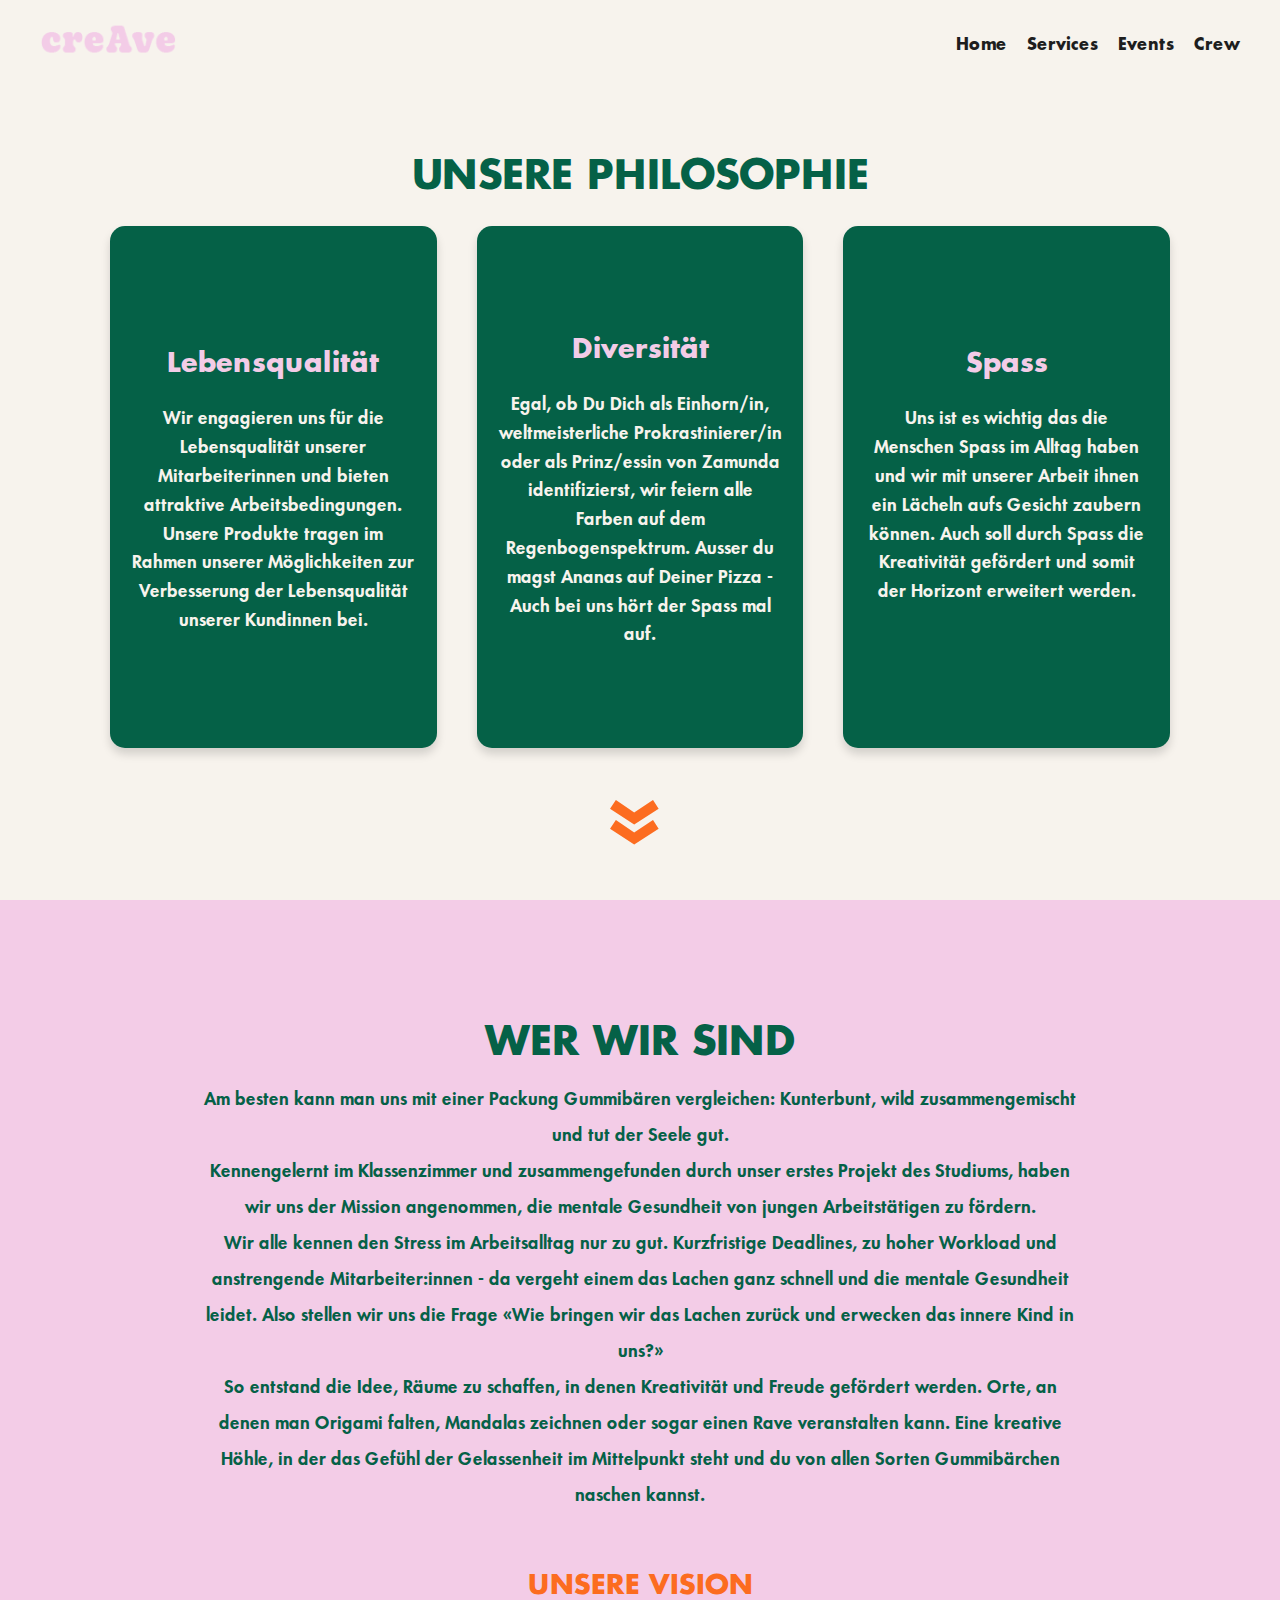
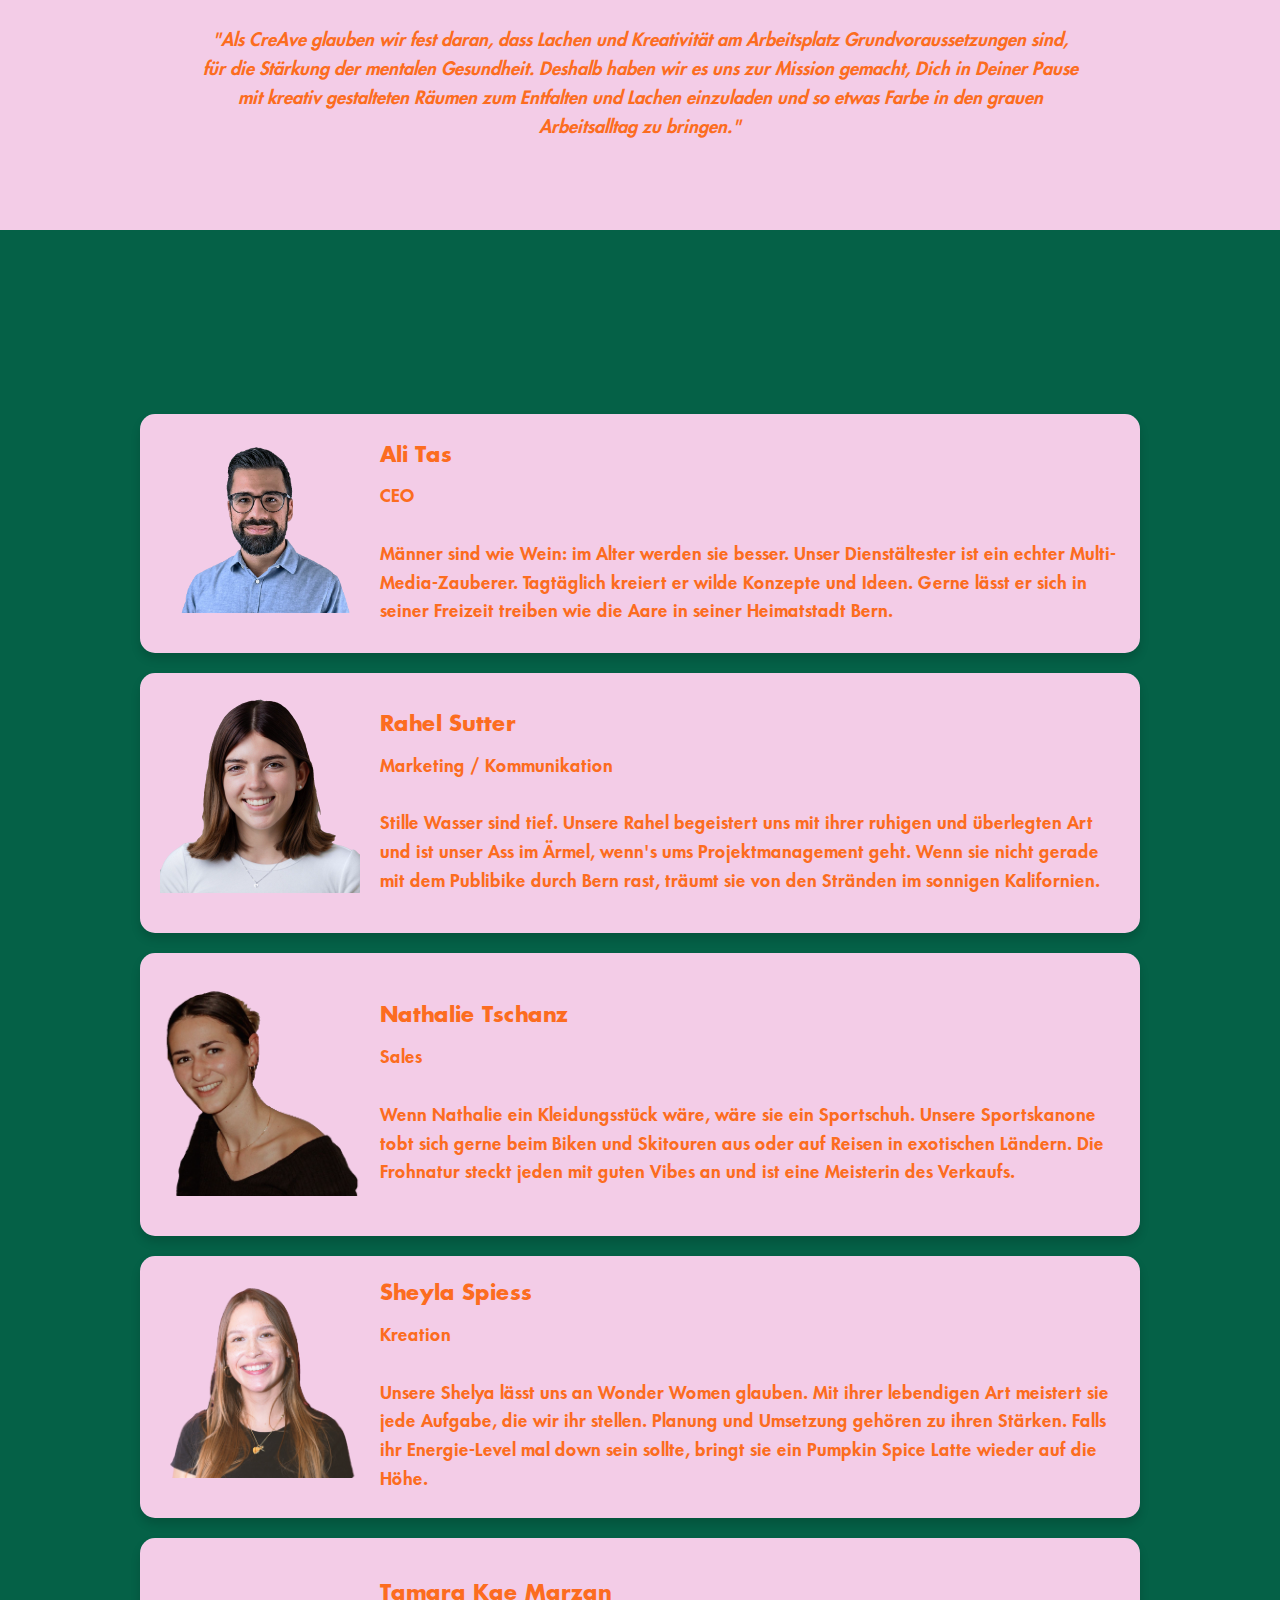
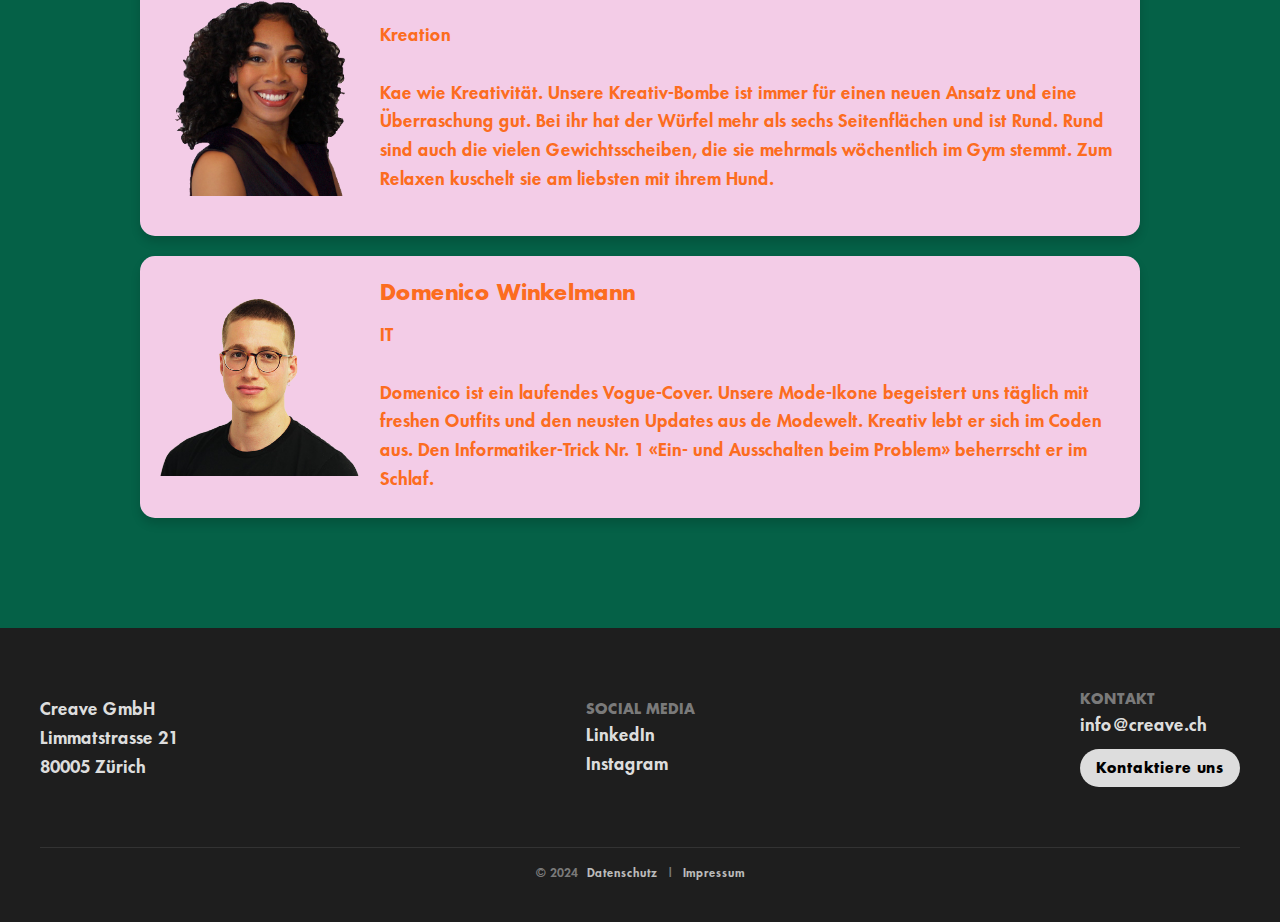
==== commit 22a8bc3d: "small changes for mobile" ====
--- a/pages/about/about.html
+++ b/pages/about/about.html
@@ -133,7 +133,7 @@
             <div class="Team">
                 
                     <div class="teambox ceo">
-                        <img src="images/Ali.png" class="profile-img">
+                        <img src="images/Ali.PNG" class="profile-img">
 
                         <div class="team-text">
                             <h3> Ali Tas</h3>
@@ -167,7 +167,7 @@
 
 
                 <div class="teambox sales">
-                    <img src="images/Nathi.png" class="profile-img">
+                    <img src="images/Nathi.PNG" class="profile-img">
 
                     <div class="team-text">
                         <h3> Nathalie Tschanz</h3>
@@ -182,7 +182,7 @@
                     </div>
                 </div>
                 <div class="teambox creation1">
-                    <img src="images/Sheyla.png" class="profile-img">
+                    <img src="images/Sheyla.PNG" class="profile-img">
 
                     <div class="team-text">
                         <h3> Sheyla Spiess</h3>
@@ -200,7 +200,7 @@
                 </div>
 
                 <div class="teambox creation2">
-                    <img src="images/Kae.png" class="profile-img">
+                    <img src="images/Kae.PNG" class="profile-img">
                     
                     <div class="team-text">
                         <h3> Tamara Kae Marzan</h3>
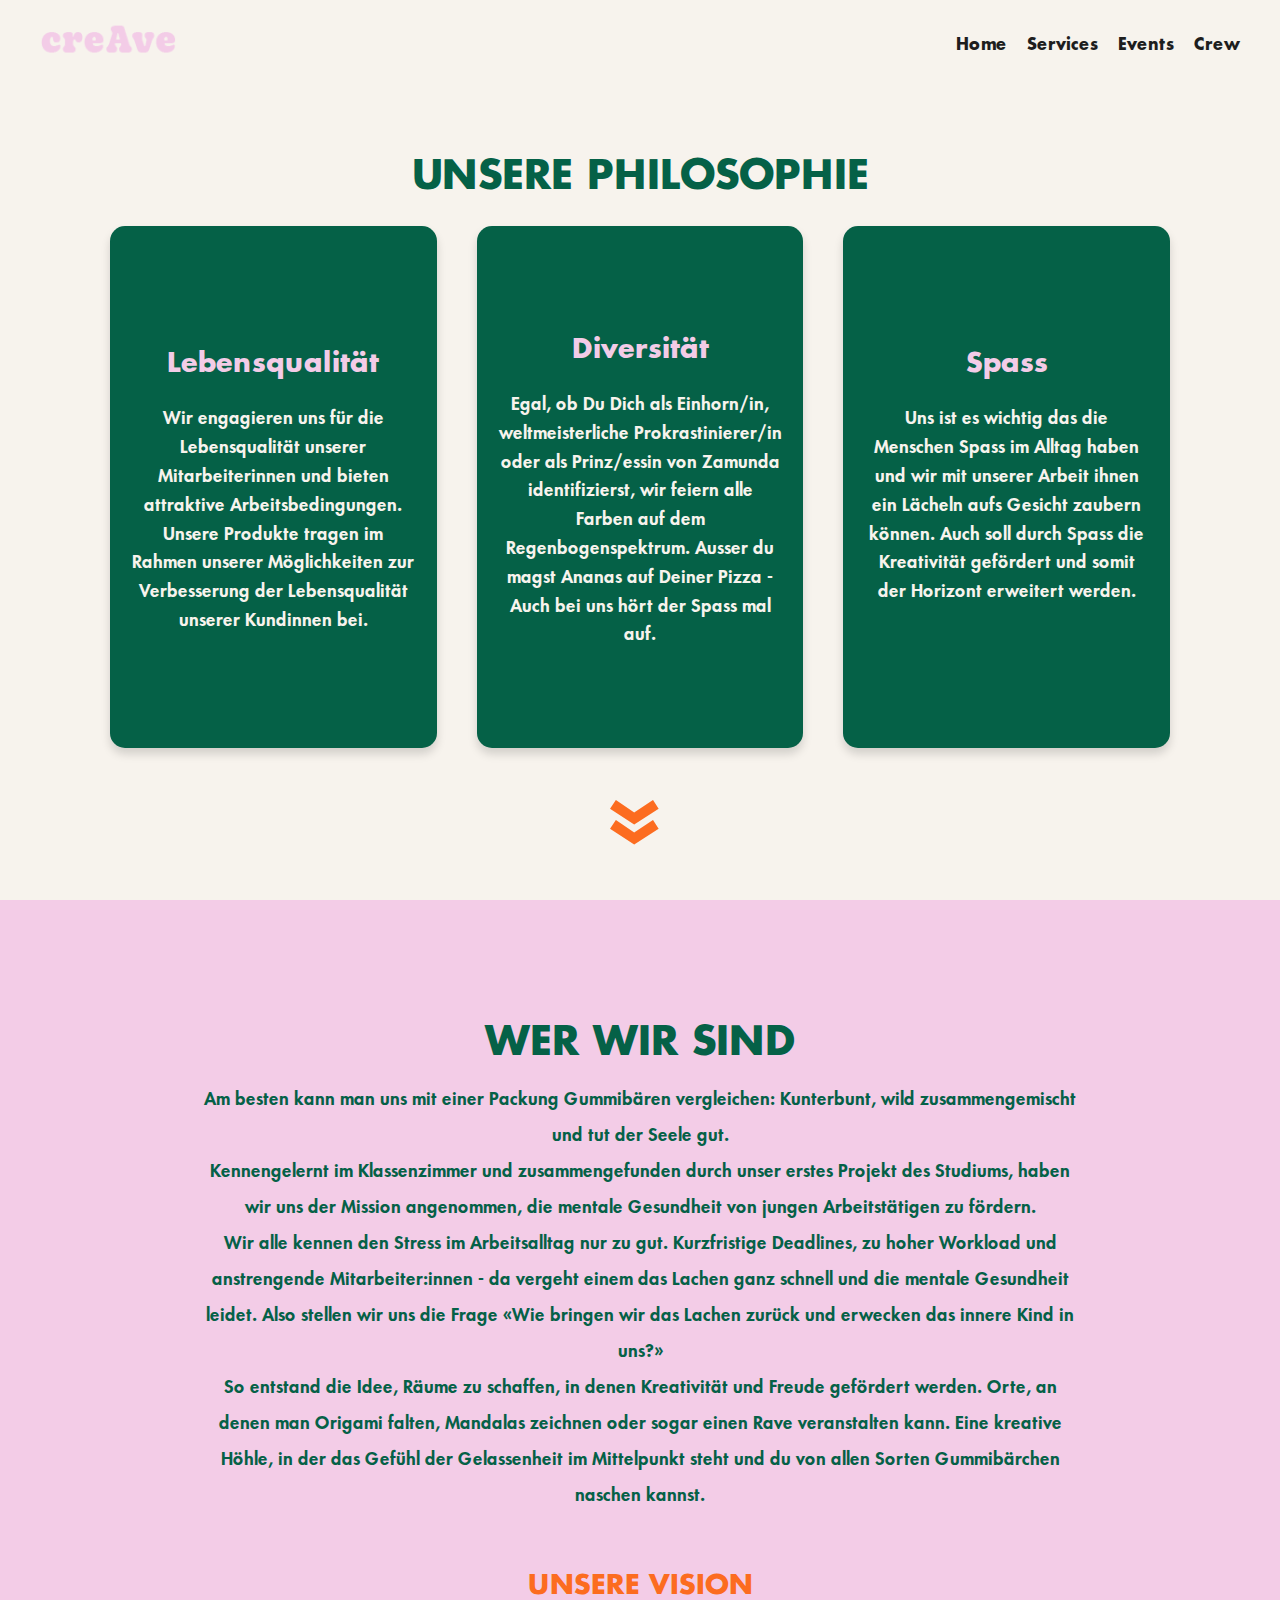
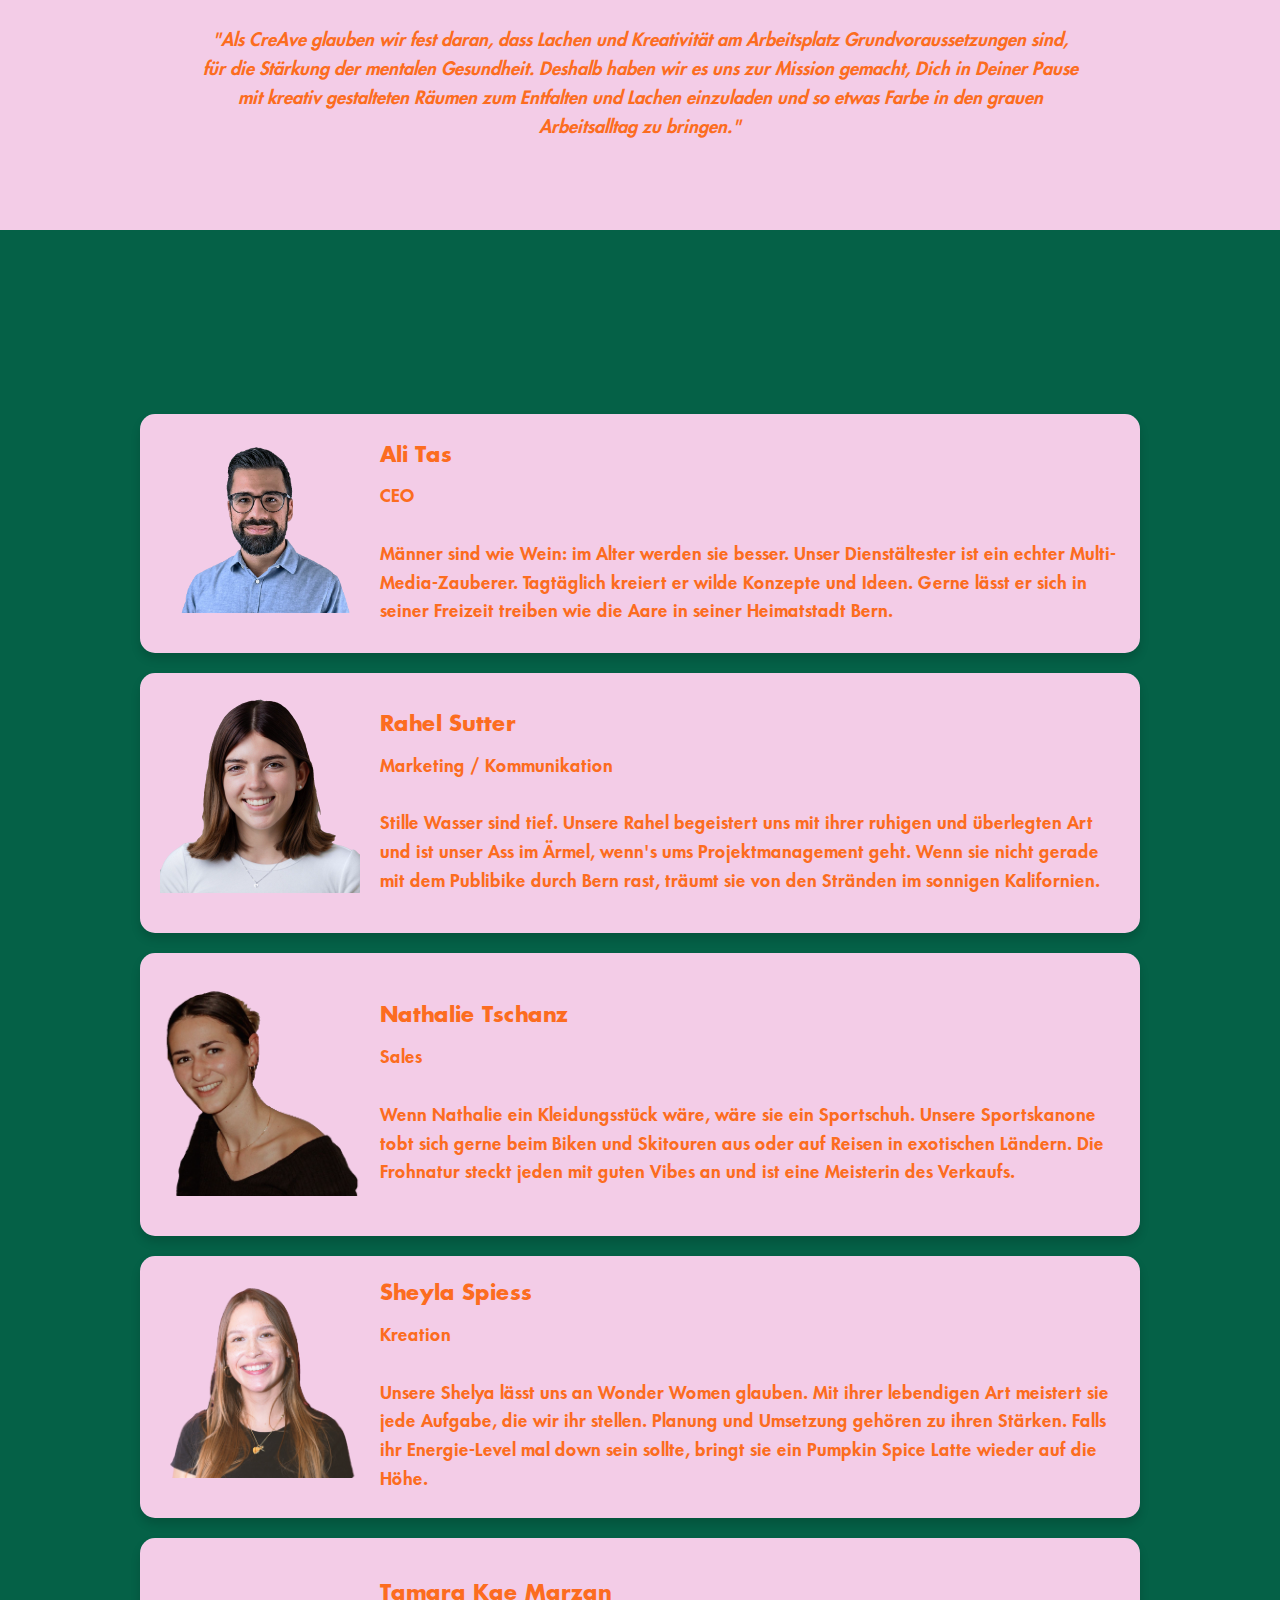
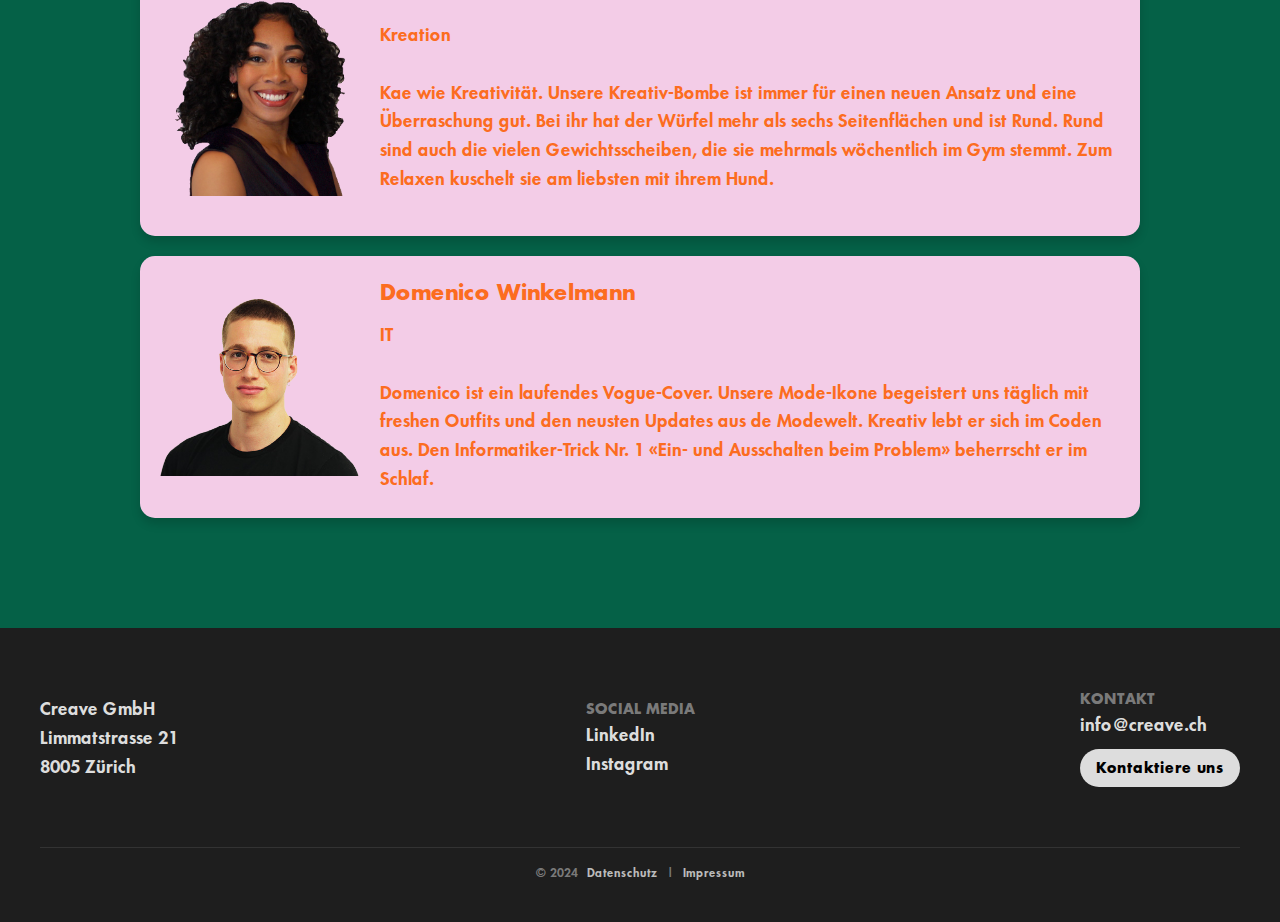
==== commit 0805a54e: "adress change footer" ====
--- a/pages/about/about.html
+++ b/pages/about/about.html
@@ -246,7 +246,7 @@
             <a href="https://maps.app.goo.gl/7XFup7vZoizUxW3t7" target="_blank" class="footer-link">
                 Creave GmbH <br>
                 Limmatstrasse 21 <br>
-                80005 Zürich
+                8005 Zürich
               </a>
             </p>
           </div>         
